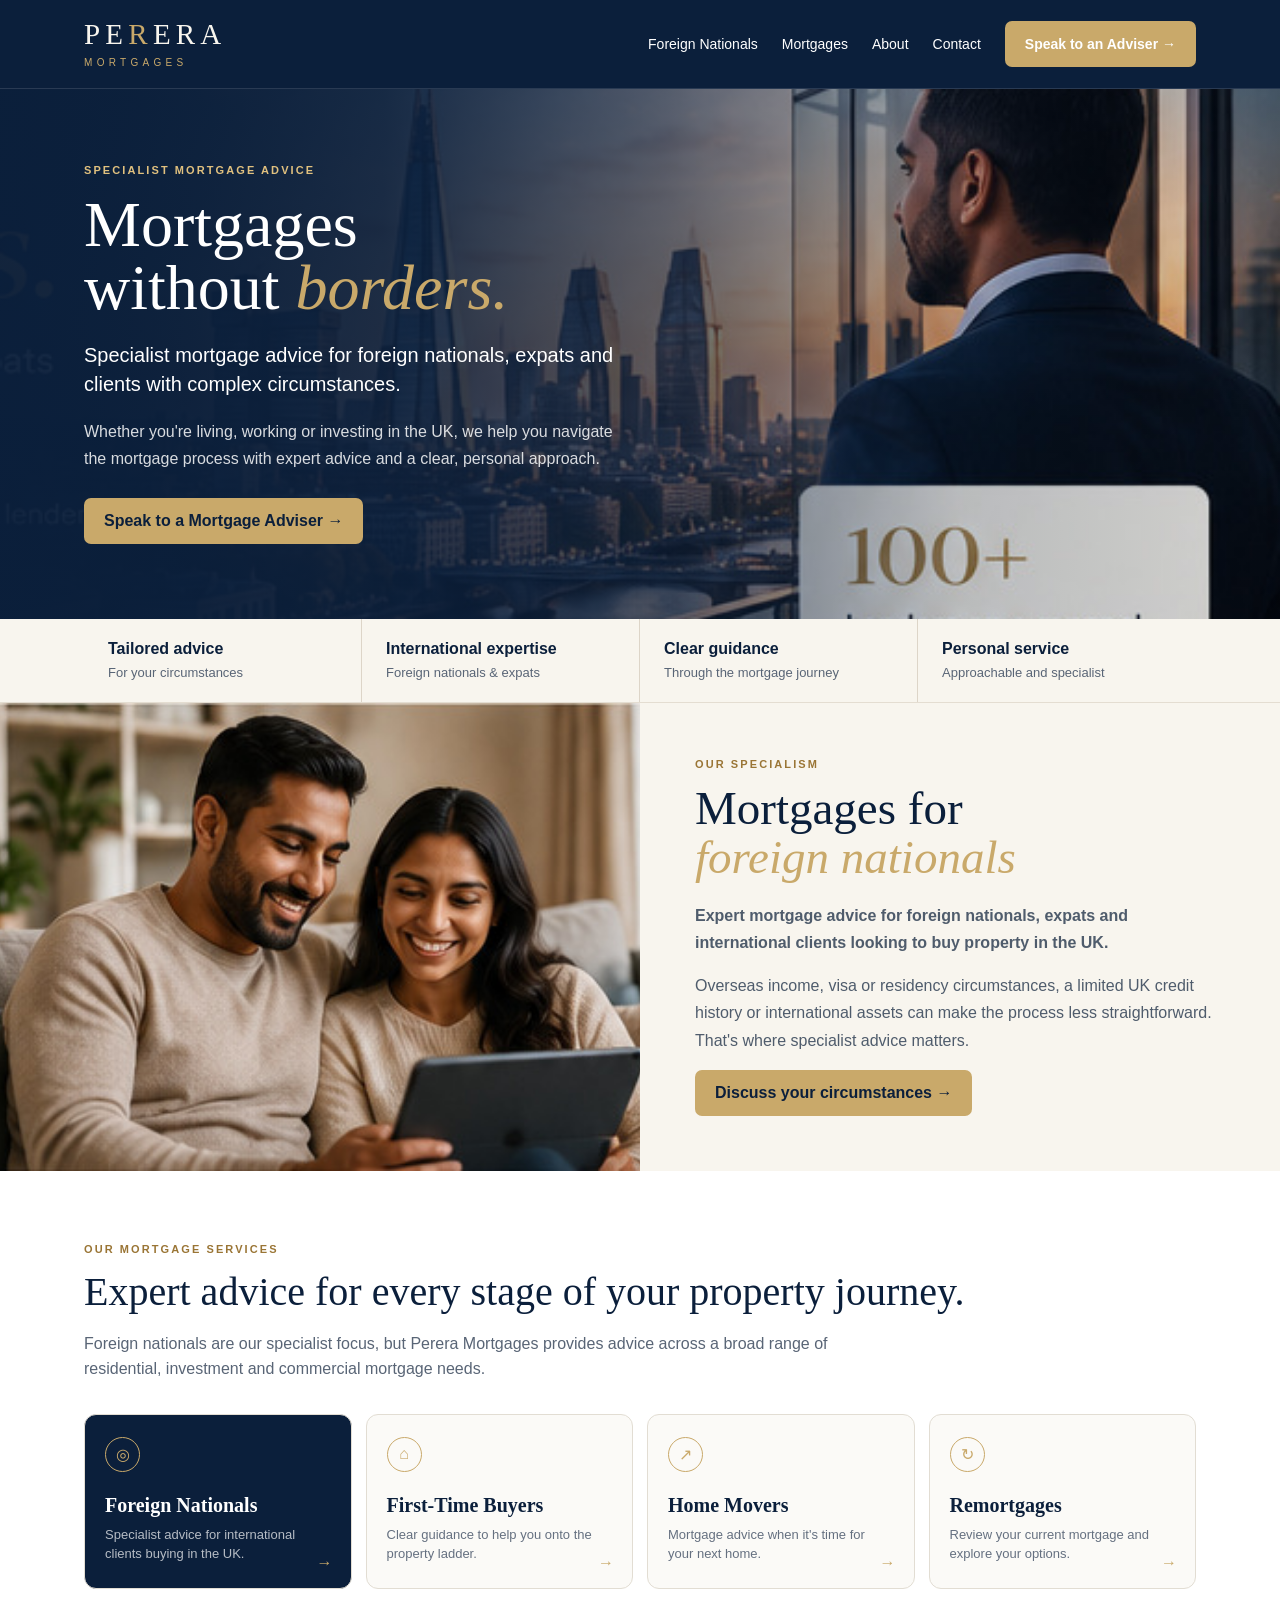
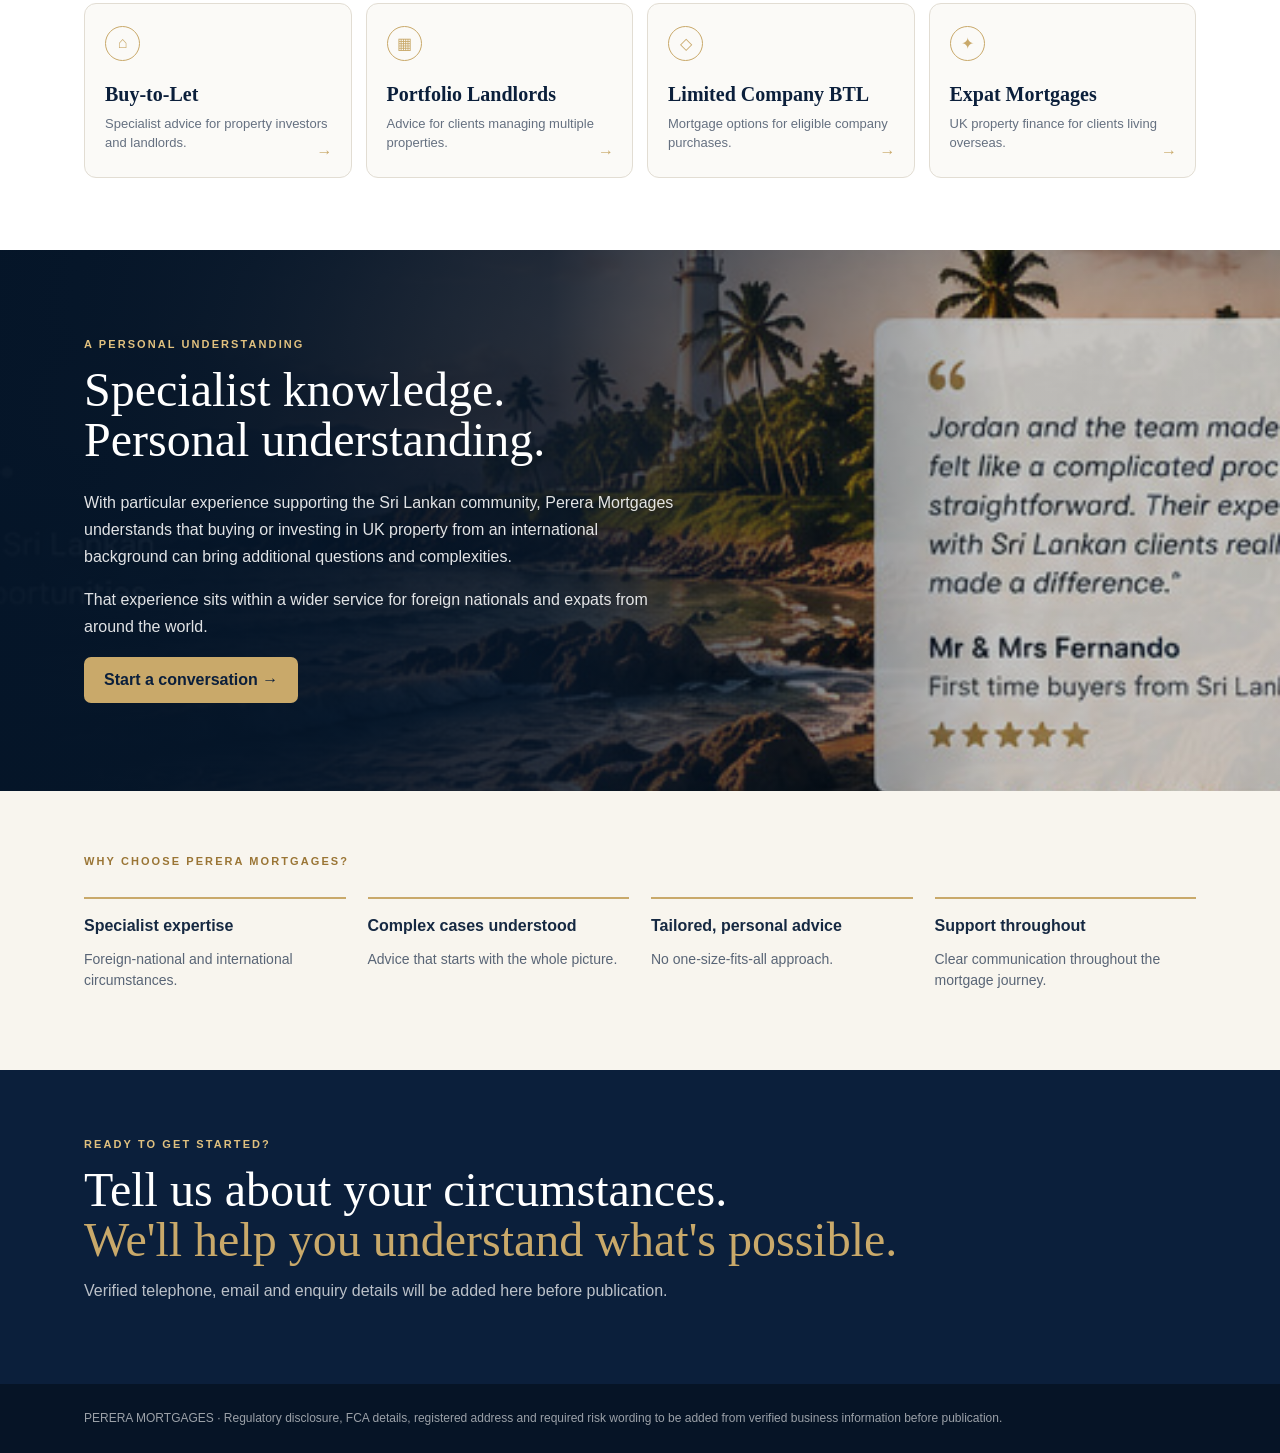
==== index.html @ 2fdb199f "Add Perera Mortgages preview homepage" ====
<!doctype html><html lang="en"><head><meta charset="utf-8"><meta name="viewport" content="width=device-width,initial-scale=1"><title>Perera Mortgages — V4</title><style>
*{box-sizing:border-box}html{scroll-behavior:smooth}body{margin:0;font-family:Arial,sans-serif;color:#162942;background:#fff} :root{--navy:#0b1f3b;--navy2:#07172c;--gold:#c9a96a;--ivory:#f8f5ee;--ink:#162942;--muted:#596576}.wrap{max-width:1160px;margin:auto;padding:0 24px}.serif,h1,h2,h3{font-family:Georgia,'Times New Roman',serif}.kicker{font-size:11px;font-weight:800;letter-spacing:.19em;text-transform:uppercase;color:#9a7535}.btn{display:inline-flex;align-items:center;min-height:46px;padding:0 20px;border-radius:7px;background:var(--gold);color:var(--navy);font-weight:800;text-decoration:none}.header{background:var(--navy);border-bottom:1px solid #ffffff1f}.head{height:88px;display:flex;align-items:center;justify-content:space-between}.logo{text-decoration:none;line-height:1}.logo-main{font-family:Georgia,serif;font-size:29px;letter-spacing:.18em;color:var(--ivory)}.logo-main i{color:var(--gold);font-style:normal}.logo-sub{margin-top:9px;color:var(--gold);font-size:10px;letter-spacing:.43em}.nav{display:flex;align-items:center;gap:24px}.nav a{color:white;text-decoration:none;font-size:14px}.hero{position:relative;overflow:hidden;background:var(--navy);color:#fff}.hero-img{position:absolute;inset:0;width:100%;height:100%;object-fit:cover;object-position:68% center}.hero:after{content:'';position:absolute;inset:0;background:linear-gradient(90deg,#0b1f3bf5 0%,#0b1f3be6 30%,#0b1f3ba3 52%,#0b1f3b40 75%,#0b1f3b24 100%)}.hero-in{position:relative;z-index:2;min-height:530px;display:flex;align-items:center}.hero-copy{max-width:610px;padding:55px 0}.hero h1{font-size:64px;line-height:.98;margin:18px 0 22px;font-weight:400}.hero h1 em{color:var(--gold);font-weight:400}.lead{font-size:20px;line-height:1.45;max-width:580px}.sub{font-size:16px;line-height:1.65;max-width:550px;color:#ffffffd6;margin-bottom:26px}.trust{background:var(--ivory);border-bottom:1px solid #e4ddd1}.trust-in{display:grid;grid-template-columns:repeat(4,1fr)}.trust-item{padding:21px 24px;border-right:1px solid #ddd5c8}.trust-item:last-child{border:0}.trust-item strong{display:block;color:var(--navy);margin-bottom:5px}.trust-item span{color:var(--muted);font-size:13px}.special{display:grid;grid-template-columns:1fr 1fr;background:var(--ivory)}.special img{width:100%;height:100%;min-height:440px;object-fit:cover}.special-copy{display:flex;align-items:center;padding:55px}.special h2{font-size:47px;line-height:1.04;color:var(--navy);font-weight:400;margin:14px 0 20px}.special h2 em{color:var(--gold);font-weight:400}.special p{color:#4f5c6c;line-height:1.7}.services{padding:72px 0}.services h2{font-size:40px;color:var(--navy);font-weight:400;margin:13px 0}.services-intro{color:var(--muted);max-width:760px;line-height:1.6}.grid{display:grid;grid-template-columns:repeat(4,1fr);gap:14px;margin-top:32px}.card{position:relative;min-height:175px;padding:22px 20px;background:#fbfaf7;border:1px solid #e2ddd3;border-radius:12px}.card.featured{background:var(--navy);color:white}.icon{width:35px;height:35px;border:1px solid var(--gold);border-radius:50%;display:grid;place-items:center;color:var(--gold);margin-bottom:22px}.card h3{font-size:20px;color:var(--navy);margin:0 0 8px}.card.featured h3{color:white}.card p{font-size:13px;line-height:1.5;color:#657080;margin:0}.card.featured p{color:#ffffffb3}.arrow{position:absolute;right:18px;bottom:16px;color:var(--gold)}.sri{position:relative;overflow:hidden;background:var(--navy2);color:white}.sri img{position:absolute;inset:0;width:100%;height:100%;object-fit:cover}.sri:after{content:'';position:absolute;inset:0;background:linear-gradient(90deg,#051528fa,#051528db 43%,#05152838 78%)}.sri-in{position:relative;z-index:2;padding-top:88px;padding-bottom:88px}.sri-copy{max-width:600px}.sri h2{font-size:48px;line-height:1.05;font-weight:400;margin:15px 0 23px}.sri p{color:#ffffffe0;line-height:1.7}.why{background:var(--ivory);padding:64px 0}.why-grid{display:grid;grid-template-columns:repeat(4,1fr);gap:22px;margin-top:30px}.why-item{border-top:2px solid var(--gold);padding-top:18px}.why-item p{font-size:14px;color:var(--muted);line-height:1.55}.cta{background:var(--navy);color:white;padding:68px 0}.cta h2{font-size:48px;line-height:1.05;font-weight:400;margin:15px 0}.cta h2 span{color:var(--gold)}.foot{background:#061426;color:#ffffff99;padding:25px 0;font-size:12px;line-height:1.6}
@media(max-width:800px){.wrap{padding:0 20px}.head{height:104px}.nav{display:none}.hero-img{object-position:72% center}.hero:after{background:linear-gradient(90deg,#0b1f3be3 0%,#0b1f3bba 52%,#0b1f3b45 100%)}.hero-in{min-height:590px}.hero-copy{max-width:94%;padding:45px 0}.hero h1{font-size:49px}.lead{font-size:19px}.sub{font-size:15px}.trust-in{grid-template-columns:1fr 1fr}.trust-item:nth-child(2){border-right:0}.special{grid-template-columns:1fr}.special img{height:290px;min-height:0}.special-copy{padding:38px 22px 44px}.special h2{font-size:42px}.services{padding:54px 0}.services h2{font-size:35px}.grid{grid-template-columns:1fr 1fr;gap:11px}.card{min-height:155px;padding:17px 15px}.card h3{font-size:17px}.card p{font-size:11.5px}.why-grid{grid-template-columns:1fr}.sri h2,.cta h2{font-size:39px}}
</style></head><body>
<header class="header"><div class="wrap head"><a class="logo"><div class="logo-main">PE<i>R</i>ERA</div><div class="logo-sub">MORTGAGES</div></a><nav class="nav"><a href="#foreign">Foreign Nationals</a><a href="#services">Mortgages</a><a href="#sri">About</a><a href="#contact">Contact</a><a class="btn" href="#contact">Speak to an Adviser →</a></nav></div></header>
<section class="hero"><img class="hero-img" src="[data-uri]" alt="London skyline"><div class="wrap hero-in"><div class="hero-copy"><div class="kicker" style="color:#e1c17f">Specialist mortgage advice</div><h1>Mortgages<br>without <em>borders.</em></h1><p class="lead">Specialist mortgage advice for foreign nationals, expats and clients with complex circumstances.</p><p class="sub">Whether you're living, working or investing in the UK, we help you navigate the mortgage process with expert advice and a clear, personal approach.</p><a class="btn" href="#contact">Speak to a Mortgage Adviser →</a></div></div></section>
<section class="trust"><div class="wrap trust-in"><div class="trust-item"><strong>Tailored advice</strong><span>For your circumstances</span></div><div class="trust-item"><strong>International expertise</strong><span>Foreign nationals & expats</span></div><div class="trust-item"><strong>Clear guidance</strong><span>Through the mortgage journey</span></div><div class="trust-item"><strong>Personal service</strong><span>Approachable and specialist</span></div></div></section>
<section id="foreign" class="special"><div><img src="[data-uri]" alt="Couple at home"></div><div class="special-copy"><div><div class="kicker">Our specialism</div><h2>Mortgages for<br><em>foreign nationals</em></h2><p><strong>Expert mortgage advice for foreign nationals, expats and international clients looking to buy property in the UK.</strong></p><p>Overseas income, visa or residency circumstances, a limited UK credit history or international assets can make the process less straightforward. That's where specialist advice matters.</p><a class="btn" href="#contact">Discuss your circumstances →</a></div></div></section>
<section id="services" class="services"><div class="wrap"><div class="kicker">Our mortgage services</div><h2>Expert advice for every stage of your property journey.</h2><p class="services-intro">Foreign nationals are our specialist focus, but Perera Mortgages provides advice across a broad range of residential, investment and commercial mortgage needs.</p><div class="grid">
<div class="card featured"><div class="icon">◎</div><h3>Foreign Nationals</h3><p>Specialist advice for international clients buying in the UK.</p><span class="arrow">→</span></div><div class="card"><div class="icon">⌂</div><h3>First-Time Buyers</h3><p>Clear guidance to help you onto the property ladder.</p><span class="arrow">→</span></div><div class="card"><div class="icon">↗</div><h3>Home Movers</h3><p>Mortgage advice when it's time for your next home.</p><span class="arrow">→</span></div><div class="card"><div class="icon">↻</div><h3>Remortgages</h3><p>Review your current mortgage and explore your options.</p><span class="arrow">→</span></div><div class="card"><div class="icon">⌂</div><h3>Buy-to-Let</h3><p>Specialist advice for property investors and landlords.</p><span class="arrow">→</span></div><div class="card"><div class="icon">▦</div><h3>Portfolio Landlords</h3><p>Advice for clients managing multiple properties.</p><span class="arrow">→</span></div><div class="card"><div class="icon">◇</div><h3>Limited Company BTL</h3><p>Mortgage options for eligible company purchases.</p><span class="arrow">→</span></div><div class="card"><div class="icon">✦</div><h3>Expat Mortgages</h3><p>UK property finance for clients living overseas.</p><span class="arrow">→</span></div></div></div></section>
<section id="sri" class="sri"><img src="[data-uri]" alt="Sri Lankan coastline"><div class="wrap sri-in"><div class="sri-copy"><div class="kicker" style="color:#e1c17f">A personal understanding</div><h2>Specialist knowledge.<br>Personal understanding.</h2><p>With particular experience supporting the Sri Lankan community, Perera Mortgages understands that buying or investing in UK property from an international background can bring additional questions and complexities.</p><p>That experience sits within a wider service for foreign nationals and expats from around the world.</p><a class="btn" href="#contact">Start a conversation →</a></div></div></section>
<section class="why"><div class="wrap"><div class="kicker">Why choose Perera Mortgages?</div><div class="why-grid"><div class="why-item"><strong>Specialist expertise</strong><p>Foreign-national and international circumstances.</p></div><div class="why-item"><strong>Complex cases understood</strong><p>Advice that starts with the whole picture.</p></div><div class="why-item"><strong>Tailored, personal advice</strong><p>No one-size-fits-all approach.</p></div><div class="why-item"><strong>Support throughout</strong><p>Clear communication throughout the mortgage journey.</p></div></div></div></section>
<section id="contact" class="cta"><div class="wrap"><div class="kicker" style="color:#e1c17f">Ready to get started?</div><h2>Tell us about your circumstances.<br><span>We'll help you understand what's possible.</span></h2><p style="color:#ffffffb8">Verified telephone, email and enquiry details will be added here before publication.</p></div></section><footer class="foot"><div class="wrap">PERERA MORTGAGES · Regulatory disclosure, FCA details, registered address and required risk wording to be added from verified business information before publication.</div></footer>
</body></html>
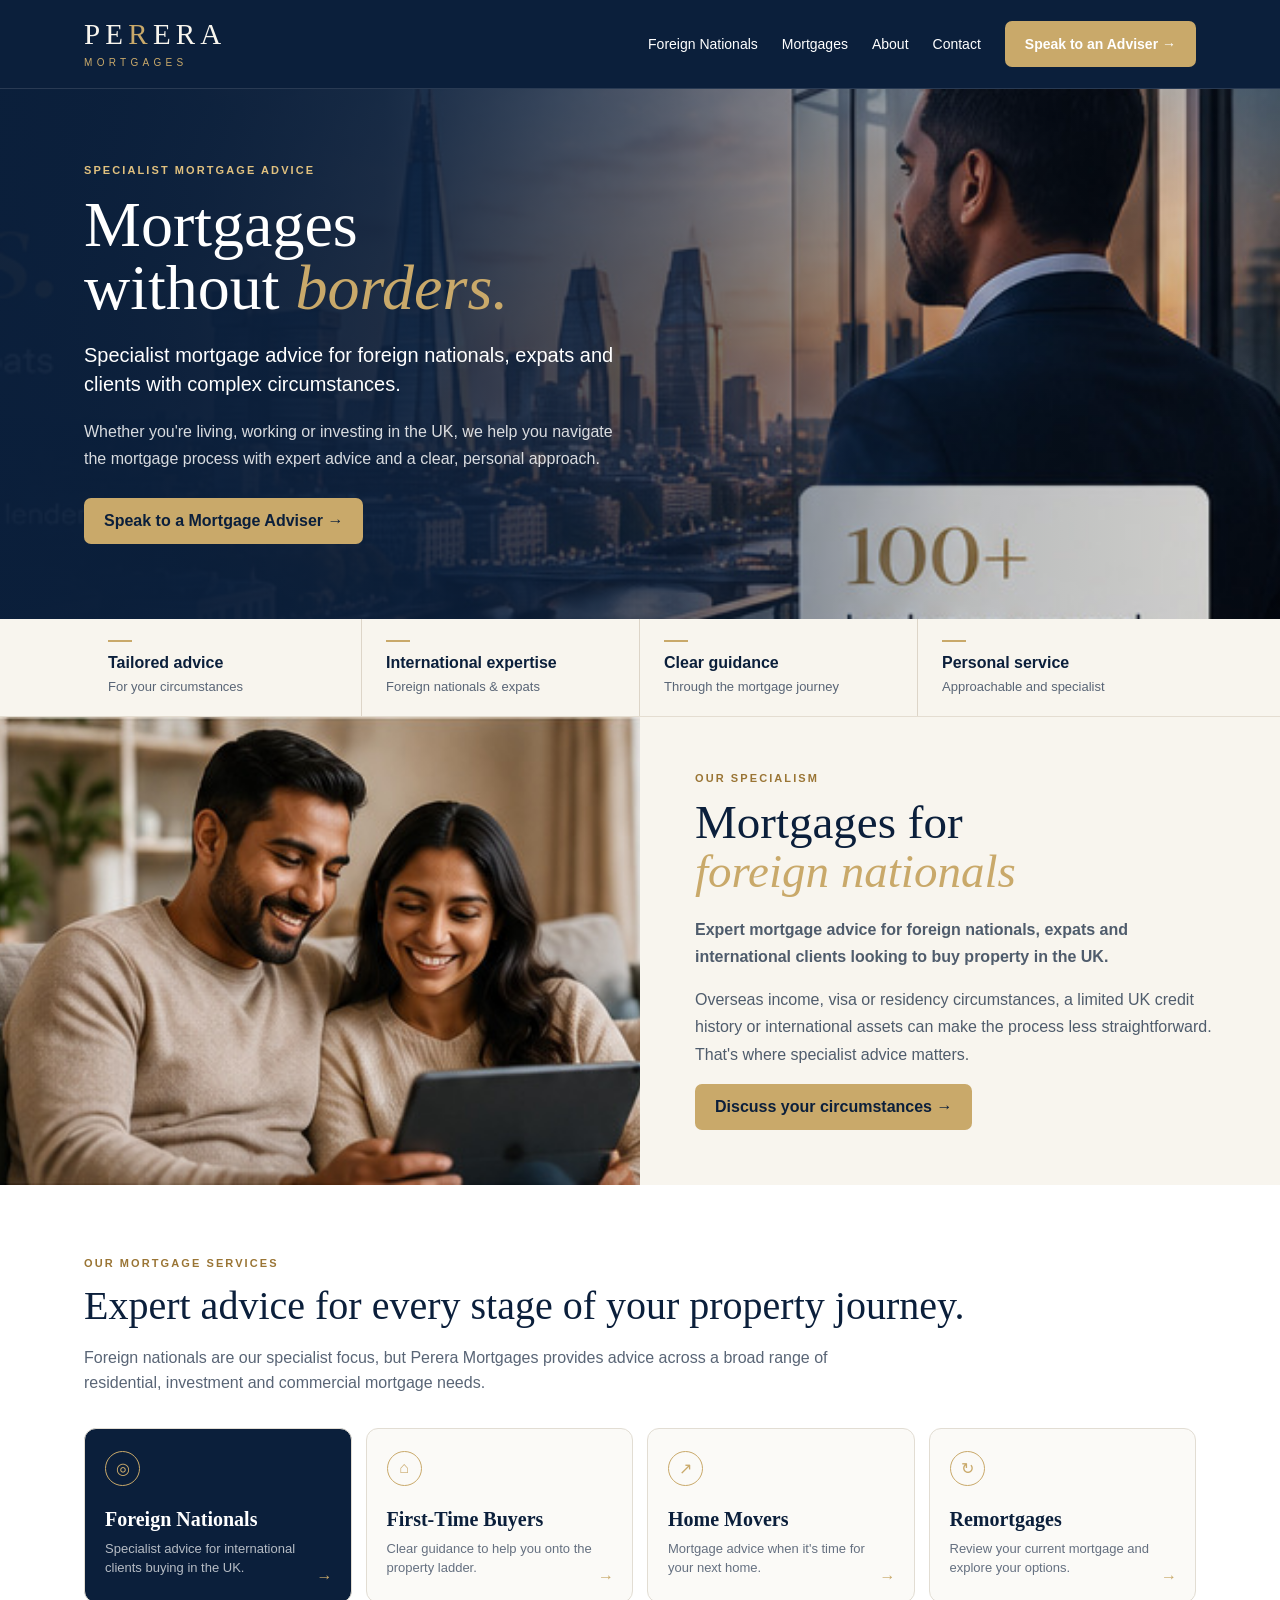
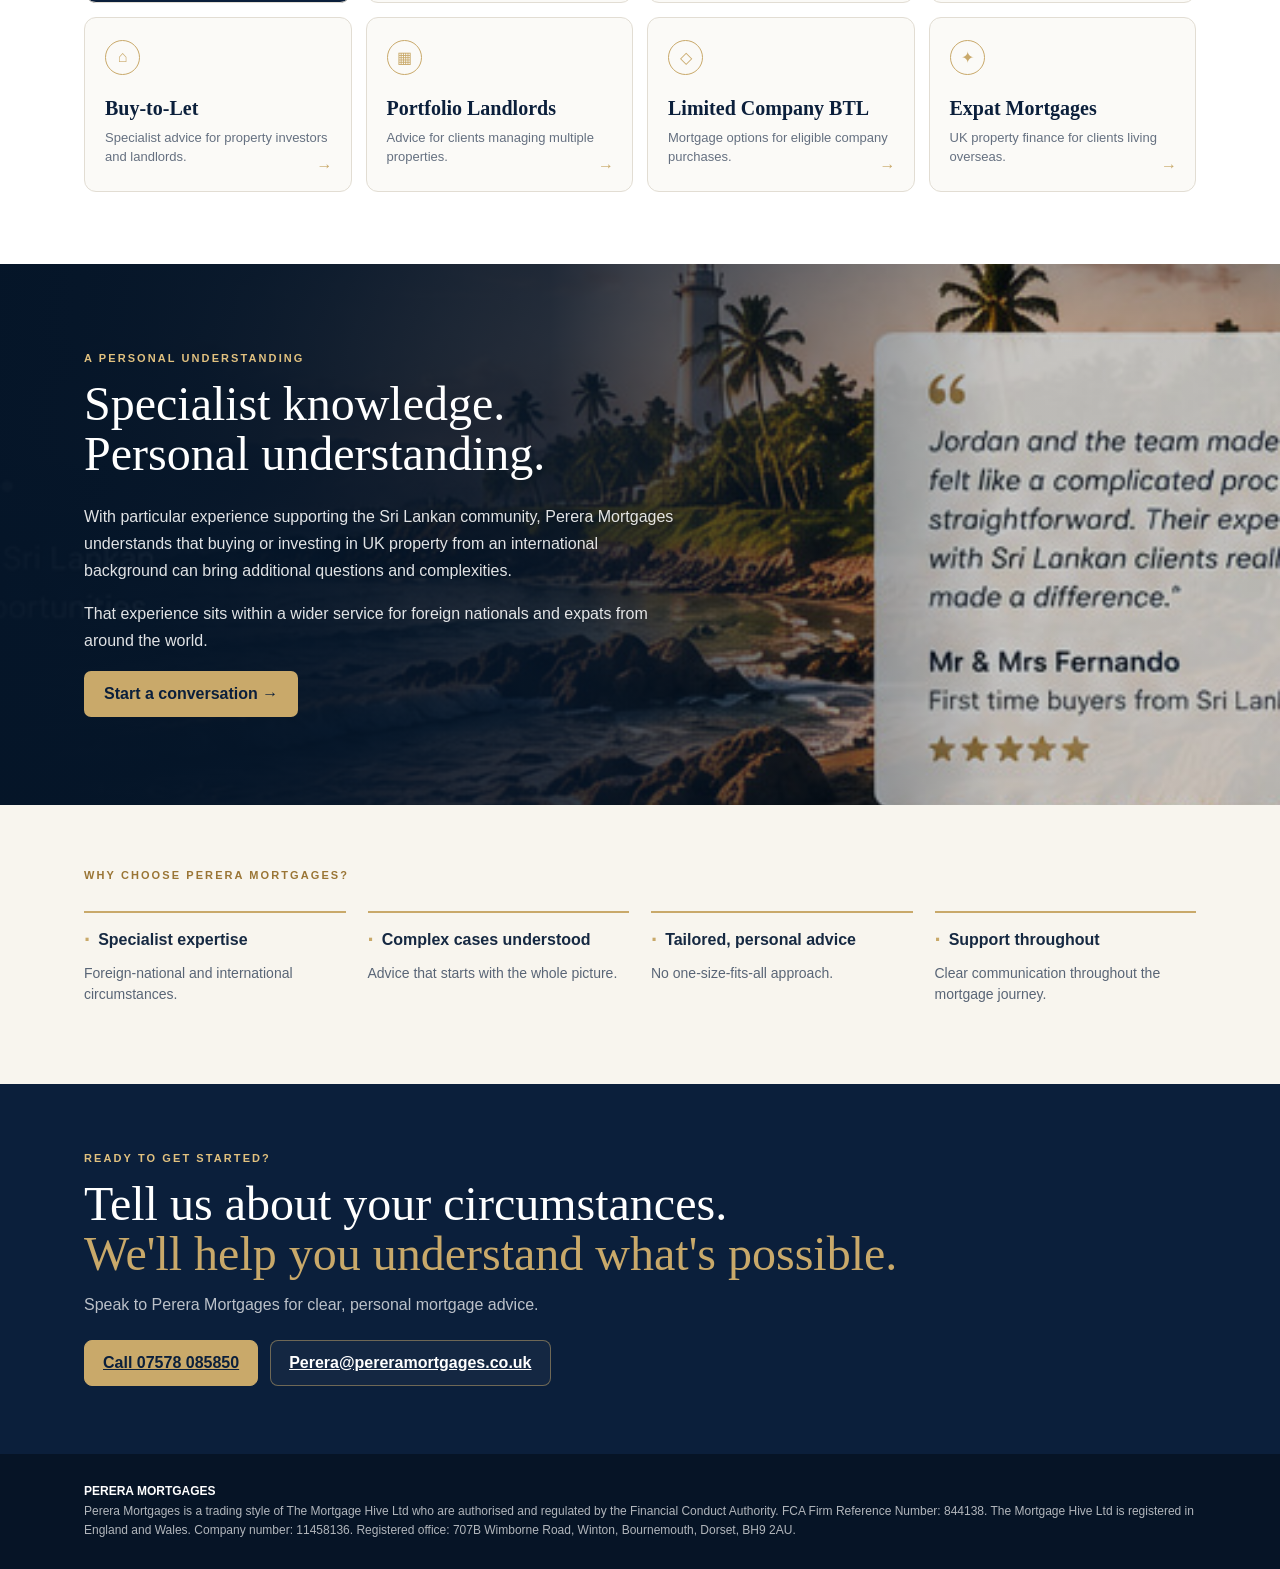
==== commit 1741e14d: "Add verified contact and regulatory details and final homepage polish" ====
--- a/index.html
+++ b/index.html
@@ -1,6 +1,6 @@
 <!doctype html><html lang="en"><head><meta charset="utf-8"><meta name="viewport" content="width=device-width,initial-scale=1"><title>Perera Mortgages — V4</title><style>
-*{box-sizing:border-box}html{scroll-behavior:smooth}body{margin:0;font-family:Arial,sans-serif;color:#162942;background:#fff} :root{--navy:#0b1f3b;--navy2:#07172c;--gold:#c9a96a;--ivory:#f8f5ee;--ink:#162942;--muted:#596576}.wrap{max-width:1160px;margin:auto;padding:0 24px}.serif,h1,h2,h3{font-family:Georgia,'Times New Roman',serif}.kicker{font-size:11px;font-weight:800;letter-spacing:.19em;text-transform:uppercase;color:#9a7535}.btn{display:inline-flex;align-items:center;min-height:46px;padding:0 20px;border-radius:7px;background:var(--gold);color:var(--navy);font-weight:800;text-decoration:none}.header{background:var(--navy);border-bottom:1px solid #ffffff1f}.head{height:88px;display:flex;align-items:center;justify-content:space-between}.logo{text-decoration:none;line-height:1}.logo-main{font-family:Georgia,serif;font-size:29px;letter-spacing:.18em;color:var(--ivory)}.logo-main i{color:var(--gold);font-style:normal}.logo-sub{margin-top:9px;color:var(--gold);font-size:10px;letter-spacing:.43em}.nav{display:flex;align-items:center;gap:24px}.nav a{color:white;text-decoration:none;font-size:14px}.hero{position:relative;overflow:hidden;background:var(--navy);color:#fff}.hero-img{position:absolute;inset:0;width:100%;height:100%;object-fit:cover;object-position:68% center}.hero:after{content:'';position:absolute;inset:0;background:linear-gradient(90deg,#0b1f3bf5 0%,#0b1f3be6 30%,#0b1f3ba3 52%,#0b1f3b40 75%,#0b1f3b24 100%)}.hero-in{position:relative;z-index:2;min-height:530px;display:flex;align-items:center}.hero-copy{max-width:610px;padding:55px 0}.hero h1{font-size:64px;line-height:.98;margin:18px 0 22px;font-weight:400}.hero h1 em{color:var(--gold);font-weight:400}.lead{font-size:20px;line-height:1.45;max-width:580px}.sub{font-size:16px;line-height:1.65;max-width:550px;color:#ffffffd6;margin-bottom:26px}.trust{background:var(--ivory);border-bottom:1px solid #e4ddd1}.trust-in{display:grid;grid-template-columns:repeat(4,1fr)}.trust-item{padding:21px 24px;border-right:1px solid #ddd5c8}.trust-item:last-child{border:0}.trust-item strong{display:block;color:var(--navy);margin-bottom:5px}.trust-item span{color:var(--muted);font-size:13px}.special{display:grid;grid-template-columns:1fr 1fr;background:var(--ivory)}.special img{width:100%;height:100%;min-height:440px;object-fit:cover}.special-copy{display:flex;align-items:center;padding:55px}.special h2{font-size:47px;line-height:1.04;color:var(--navy);font-weight:400;margin:14px 0 20px}.special h2 em{color:var(--gold);font-weight:400}.special p{color:#4f5c6c;line-height:1.7}.services{padding:72px 0}.services h2{font-size:40px;color:var(--navy);font-weight:400;margin:13px 0}.services-intro{color:var(--muted);max-width:760px;line-height:1.6}.grid{display:grid;grid-template-columns:repeat(4,1fr);gap:14px;margin-top:32px}.card{position:relative;min-height:175px;padding:22px 20px;background:#fbfaf7;border:1px solid #e2ddd3;border-radius:12px}.card.featured{background:var(--navy);color:white}.icon{width:35px;height:35px;border:1px solid var(--gold);border-radius:50%;display:grid;place-items:center;color:var(--gold);margin-bottom:22px}.card h3{font-size:20px;color:var(--navy);margin:0 0 8px}.card.featured h3{color:white}.card p{font-size:13px;line-height:1.5;color:#657080;margin:0}.card.featured p{color:#ffffffb3}.arrow{position:absolute;right:18px;bottom:16px;color:var(--gold)}.sri{position:relative;overflow:hidden;background:var(--navy2);color:white}.sri img{position:absolute;inset:0;width:100%;height:100%;object-fit:cover}.sri:after{content:'';position:absolute;inset:0;background:linear-gradient(90deg,#051528fa,#051528db 43%,#05152838 78%)}.sri-in{position:relative;z-index:2;padding-top:88px;padding-bottom:88px}.sri-copy{max-width:600px}.sri h2{font-size:48px;line-height:1.05;font-weight:400;margin:15px 0 23px}.sri p{color:#ffffffe0;line-height:1.7}.why{background:var(--ivory);padding:64px 0}.why-grid{display:grid;grid-template-columns:repeat(4,1fr);gap:22px;margin-top:30px}.why-item{border-top:2px solid var(--gold);padding-top:18px}.why-item p{font-size:14px;color:var(--muted);line-height:1.55}.cta{background:var(--navy);color:white;padding:68px 0}.cta h2{font-size:48px;line-height:1.05;font-weight:400;margin:15px 0}.cta h2 span{color:var(--gold)}.foot{background:#061426;color:#ffffff99;padding:25px 0;font-size:12px;line-height:1.6}
-@media(max-width:800px){.wrap{padding:0 20px}.head{height:104px}.nav{display:none}.hero-img{object-position:72% center}.hero:after{background:linear-gradient(90deg,#0b1f3be3 0%,#0b1f3bba 52%,#0b1f3b45 100%)}.hero-in{min-height:590px}.hero-copy{max-width:94%;padding:45px 0}.hero h1{font-size:49px}.lead{font-size:19px}.sub{font-size:15px}.trust-in{grid-template-columns:1fr 1fr}.trust-item:nth-child(2){border-right:0}.special{grid-template-columns:1fr}.special img{height:290px;min-height:0}.special-copy{padding:38px 22px 44px}.special h2{font-size:42px}.services{padding:54px 0}.services h2{font-size:35px}.grid{grid-template-columns:1fr 1fr;gap:11px}.card{min-height:155px;padding:17px 15px}.card h3{font-size:17px}.card p{font-size:11.5px}.why-grid{grid-template-columns:1fr}.sri h2,.cta h2{font-size:39px}}
+*{box-sizing:border-box}html{scroll-behavior:smooth}body{margin:0;font-family:Arial,sans-serif;color:#162942;background:#fff} :root{--navy:#0b1f3b;--navy2:#07172c;--gold:#c9a96a;--ivory:#f8f5ee;--ink:#162942;--muted:#596576}.wrap{max-width:1160px;margin:auto;padding:0 24px}.serif,h1,h2,h3{font-family:Georgia,'Times New Roman',serif}.kicker{font-size:11px;font-weight:800;letter-spacing:.19em;text-transform:uppercase;color:#9a7535}.btn{display:inline-flex;align-items:center;min-height:46px;padding:0 20px;border-radius:7px;background:var(--gold);color:var(--navy);font-weight:800;text-decoration:none}.header{background:var(--navy);border-bottom:1px solid #ffffff1f}.head{height:88px;display:flex;align-items:center;justify-content:space-between}.logo{text-decoration:none;line-height:1}.logo-main{font-family:Georgia,serif;font-size:29px;letter-spacing:.18em;color:var(--ivory)}.logo-main i{color:var(--gold);font-style:normal}.logo-sub{margin-top:9px;color:var(--gold);font-size:10px;letter-spacing:.43em}.nav{display:flex;align-items:center;gap:24px}.nav a{color:white;text-decoration:none;font-size:14px}.hero{position:relative;overflow:hidden;background:var(--navy);color:#fff}.hero-img{position:absolute;inset:0;width:100%;height:100%;object-fit:cover;object-position:68% center}.hero:after{content:'';position:absolute;inset:0;background:linear-gradient(90deg,#0b1f3bf5 0%,#0b1f3be6 30%,#0b1f3ba3 52%,#0b1f3b40 75%,#0b1f3b24 100%)}.hero-in{position:relative;z-index:2;min-height:530px;display:flex;align-items:center}.hero-copy{max-width:610px;padding:55px 0}.hero h1{font-size:64px;line-height:.98;margin:18px 0 22px;font-weight:400}.hero h1 em{color:var(--gold);font-weight:400}.lead{font-size:20px;line-height:1.45;max-width:580px}.sub{font-size:16px;line-height:1.65;max-width:550px;color:#ffffffd6;margin-bottom:26px}.trust{background:var(--ivory);border-bottom:1px solid #e4ddd1}.trust-in{display:grid;grid-template-columns:repeat(4,1fr)}.trust-item{position:relative;padding:21px 24px;border-right:1px solid #ddd5c8}.trust-item:before{content:'';display:block;width:24px;height:2px;background:var(--gold);margin-bottom:12px}.trust-item:last-child{border-right:0}.trust-item strong{display:block;color:var(--navy);margin-bottom:5px}.trust-item span{color:var(--muted);font-size:13px}.special{display:grid;grid-template-columns:1fr 1fr;background:var(--ivory)}.special img{width:100%;height:100%;min-height:440px;object-fit:cover}.special-copy{display:flex;align-items:center;padding:55px}.special h2{font-size:47px;line-height:1.04;color:var(--navy);font-weight:400;margin:14px 0 20px}.special h2 em{color:var(--gold);font-weight:400}.special p{color:#4f5c6c;line-height:1.7}.services{padding:72px 0}.services h2{font-size:40px;color:var(--navy);font-weight:400;margin:13px 0}.services-intro{color:var(--muted);max-width:760px;line-height:1.6}.grid{display:grid;grid-template-columns:repeat(4,1fr);gap:14px;margin-top:32px}.card{position:relative;min-height:175px;padding:22px 20px;background:#fbfaf7;border:1px solid #e2ddd3;border-radius:12px}.card.featured{background:var(--navy);color:white}.icon{width:35px;height:35px;border:1px solid var(--gold);border-radius:50%;display:grid;place-items:center;color:var(--gold);margin-bottom:22px}.card h3{font-size:20px;color:var(--navy);margin:0 0 8px}.card.featured h3{color:white}.card p{font-size:13px;line-height:1.5;color:#657080;margin:0}.card.featured p{color:#ffffffb3}.arrow{position:absolute;right:18px;bottom:16px;color:var(--gold)}.sri{position:relative;overflow:hidden;background:var(--navy2);color:white}.sri img{position:absolute;inset:0;width:100%;height:100%;object-fit:cover}.sri:after{content:'';position:absolute;inset:0;background:linear-gradient(90deg,#051528fa,#051528db 43%,#05152838 78%)}.sri-in{position:relative;z-index:2;padding-top:88px;padding-bottom:88px}.sri-copy{max-width:600px}.sri h2{font-size:48px;line-height:1.05;font-weight:400;margin:15px 0 23px}.sri p{color:#ffffffe0;line-height:1.7}.why{background:var(--ivory);padding:64px 0}.why-grid{display:grid;grid-template-columns:repeat(4,1fr);gap:22px;margin-top:30px}.why-item{border-top:2px solid var(--gold);padding-top:18px}.why-item strong:before{content:'·';color:var(--gold);font-size:22px;line-height:0;margin-right:8px;vertical-align:-2px}.why-item p{font-size:14px;color:var(--muted);line-height:1.55}.cta{background:var(--navy);color:white;padding:68px 0}.contact-links{display:flex;flex-wrap:wrap;gap:12px;margin-top:26px}.contact-link{display:inline-flex;align-items:center;padding:13px 18px;border:1px solid #c9a96a80;border-radius:8px;color:white;font-weight:700;background:#ffffff0a}.contact-link:hover{background:#ffffff12}.contact-link.primary{background:var(--gold);color:var(--navy);border-color:var(--gold)}.cta h2{font-size:48px;line-height:1.05;font-weight:400;margin:15px 0}.cta h2 span{color:var(--gold)}.foot{background:#061426;color:#ffffffb0;padding:28px 0;font-size:12px;line-height:1.65}.foot strong{color:white;font-weight:700}.foot a{color:#e1c17f}
+@media(max-width:800px){.wrap{padding:0 20px}.sri-in{padding-top:54px;padding-bottom:54px}.sri-copy{max-width:none}.sri h2{font-size:34px;line-height:1.02;margin:12px 0 15px}.sri p{font-size:15px;line-height:1.55;margin:0 0 16px}.sri .btn{margin-top:4px}.head{height:104px}.nav{display:none}.hero-img{object-position:72% center}.hero:after{background:linear-gradient(90deg,#0b1f3be3 0%,#0b1f3bba 52%,#0b1f3b45 100%)}.hero-in{min-height:590px}.hero-copy{max-width:94%;padding:45px 0}.hero h1{font-size:49px}.lead{font-size:19px}.sub{font-size:15px}.trust-in{grid-template-columns:1fr 1fr}.trust-item:nth-child(2){border-right:0}.special{grid-template-columns:1fr}.special img{height:290px;min-height:0}.special-copy{padding:38px 22px 44px}.special h2{font-size:42px}.services{padding:54px 0}.services h2{font-size:35px}.grid{grid-template-columns:1fr 1fr;gap:11px}.card{min-height:155px;padding:17px 15px}.card h3{font-size:17px}.card p{font-size:11.5px}.why-grid{grid-template-columns:1fr}.sri h2,.cta h2{font-size:39px}}
 </style></head><body>
 <header class="header"><div class="wrap head"><a class="logo"><div class="logo-main">PE<i>R</i>ERA</div><div class="logo-sub">MORTGAGES</div></a><nav class="nav"><a href="#foreign">Foreign Nationals</a><a href="#services">Mortgages</a><a href="#sri">About</a><a href="#contact">Contact</a><a class="btn" href="#contact">Speak to an Adviser →</a></nav></div></header>
 <section class="hero"><img class="hero-img" src="[data-uri]" alt="London skyline"><div class="wrap hero-in"><div class="hero-copy"><div class="kicker" style="color:#e1c17f">Specialist mortgage advice</div><h1>Mortgages<br>without <em>borders.</em></h1><p class="lead">Specialist mortgage advice for foreign nationals, expats and clients with complex circumstances.</p><p class="sub">Whether you're living, working or investing in the UK, we help you navigate the mortgage process with expert advice and a clear, personal approach.</p><a class="btn" href="#contact">Speak to a Mortgage Adviser →</a></div></div></section>
@@ -10,5 +10,5 @@
 <div class="card featured"><div class="icon">◎</div><h3>Foreign Nationals</h3><p>Specialist advice for international clients buying in the UK.</p><span class="arrow">→</span></div><div class="card"><div class="icon">⌂</div><h3>First-Time Buyers</h3><p>Clear guidance to help you onto the property ladder.</p><span class="arrow">→</span></div><div class="card"><div class="icon">↗</div><h3>Home Movers</h3><p>Mortgage advice when it's time for your next home.</p><span class="arrow">→</span></div><div class="card"><div class="icon">↻</div><h3>Remortgages</h3><p>Review your current mortgage and explore your options.</p><span class="arrow">→</span></div><div class="card"><div class="icon">⌂</div><h3>Buy-to-Let</h3><p>Specialist advice for property investors and landlords.</p><span class="arrow">→</span></div><div class="card"><div class="icon">▦</div><h3>Portfolio Landlords</h3><p>Advice for clients managing multiple properties.</p><span class="arrow">→</span></div><div class="card"><div class="icon">◇</div><h3>Limited Company BTL</h3><p>Mortgage options for eligible company purchases.</p><span class="arrow">→</span></div><div class="card"><div class="icon">✦</div><h3>Expat Mortgages</h3><p>UK property finance for clients living overseas.</p><span class="arrow">→</span></div></div></div></section>
 <section id="sri" class="sri"><img src="[data-uri]" alt="Sri Lankan coastline"><div class="wrap sri-in"><div class="sri-copy"><div class="kicker" style="color:#e1c17f">A personal understanding</div><h2>Specialist knowledge.<br>Personal understanding.</h2><p>With particular experience supporting the Sri Lankan community, Perera Mortgages understands that buying or investing in UK property from an international background can bring additional questions and complexities.</p><p>That experience sits within a wider service for foreign nationals and expats from around the world.</p><a class="btn" href="#contact">Start a conversation →</a></div></div></section>
 <section class="why"><div class="wrap"><div class="kicker">Why choose Perera Mortgages?</div><div class="why-grid"><div class="why-item"><strong>Specialist expertise</strong><p>Foreign-national and international circumstances.</p></div><div class="why-item"><strong>Complex cases understood</strong><p>Advice that starts with the whole picture.</p></div><div class="why-item"><strong>Tailored, personal advice</strong><p>No one-size-fits-all approach.</p></div><div class="why-item"><strong>Support throughout</strong><p>Clear communication throughout the mortgage journey.</p></div></div></div></section>
-<section id="contact" class="cta"><div class="wrap"><div class="kicker" style="color:#e1c17f">Ready to get started?</div><h2>Tell us about your circumstances.<br><span>We'll help you understand what's possible.</span></h2><p style="color:#ffffffb8">Verified telephone, email and enquiry details will be added here before publication.</p></div></section><footer class="foot"><div class="wrap">PERERA MORTGAGES · Regulatory disclosure, FCA details, registered address and required risk wording to be added from verified business information before publication.</div></footer>
+<section id="contact" class="cta"><div class="wrap"><div class="kicker" style="color:#e1c17f">Ready to get started?</div><h2>Tell us about your circumstances.<br><span>We'll help you understand what's possible.</span></h2><p style="color:#ffffffb8">Speak to Perera Mortgages for clear, personal mortgage advice.</p><div class="contact-links"><a class="contact-link primary" href="tel:+447578085850">Call 07578 085850</a><a class="contact-link" href="mailto:Perera@pereramortgages.co.uk">Perera@pereramortgages.co.uk</a></div></div></section><footer class="foot"><div class="wrap"><strong>PERERA MORTGAGES</strong><br>Perera Mortgages is a trading style of The Mortgage Hive Ltd who are authorised and regulated by the Financial Conduct Authority. FCA Firm Reference Number: 844138. The Mortgage Hive Ltd is registered in England and Wales. Company number: 11458136. Registered office: 707B Wimborne Road, Winton, Bournemouth, Dorset, BH9 2AU.</div></footer>
 </body></html>
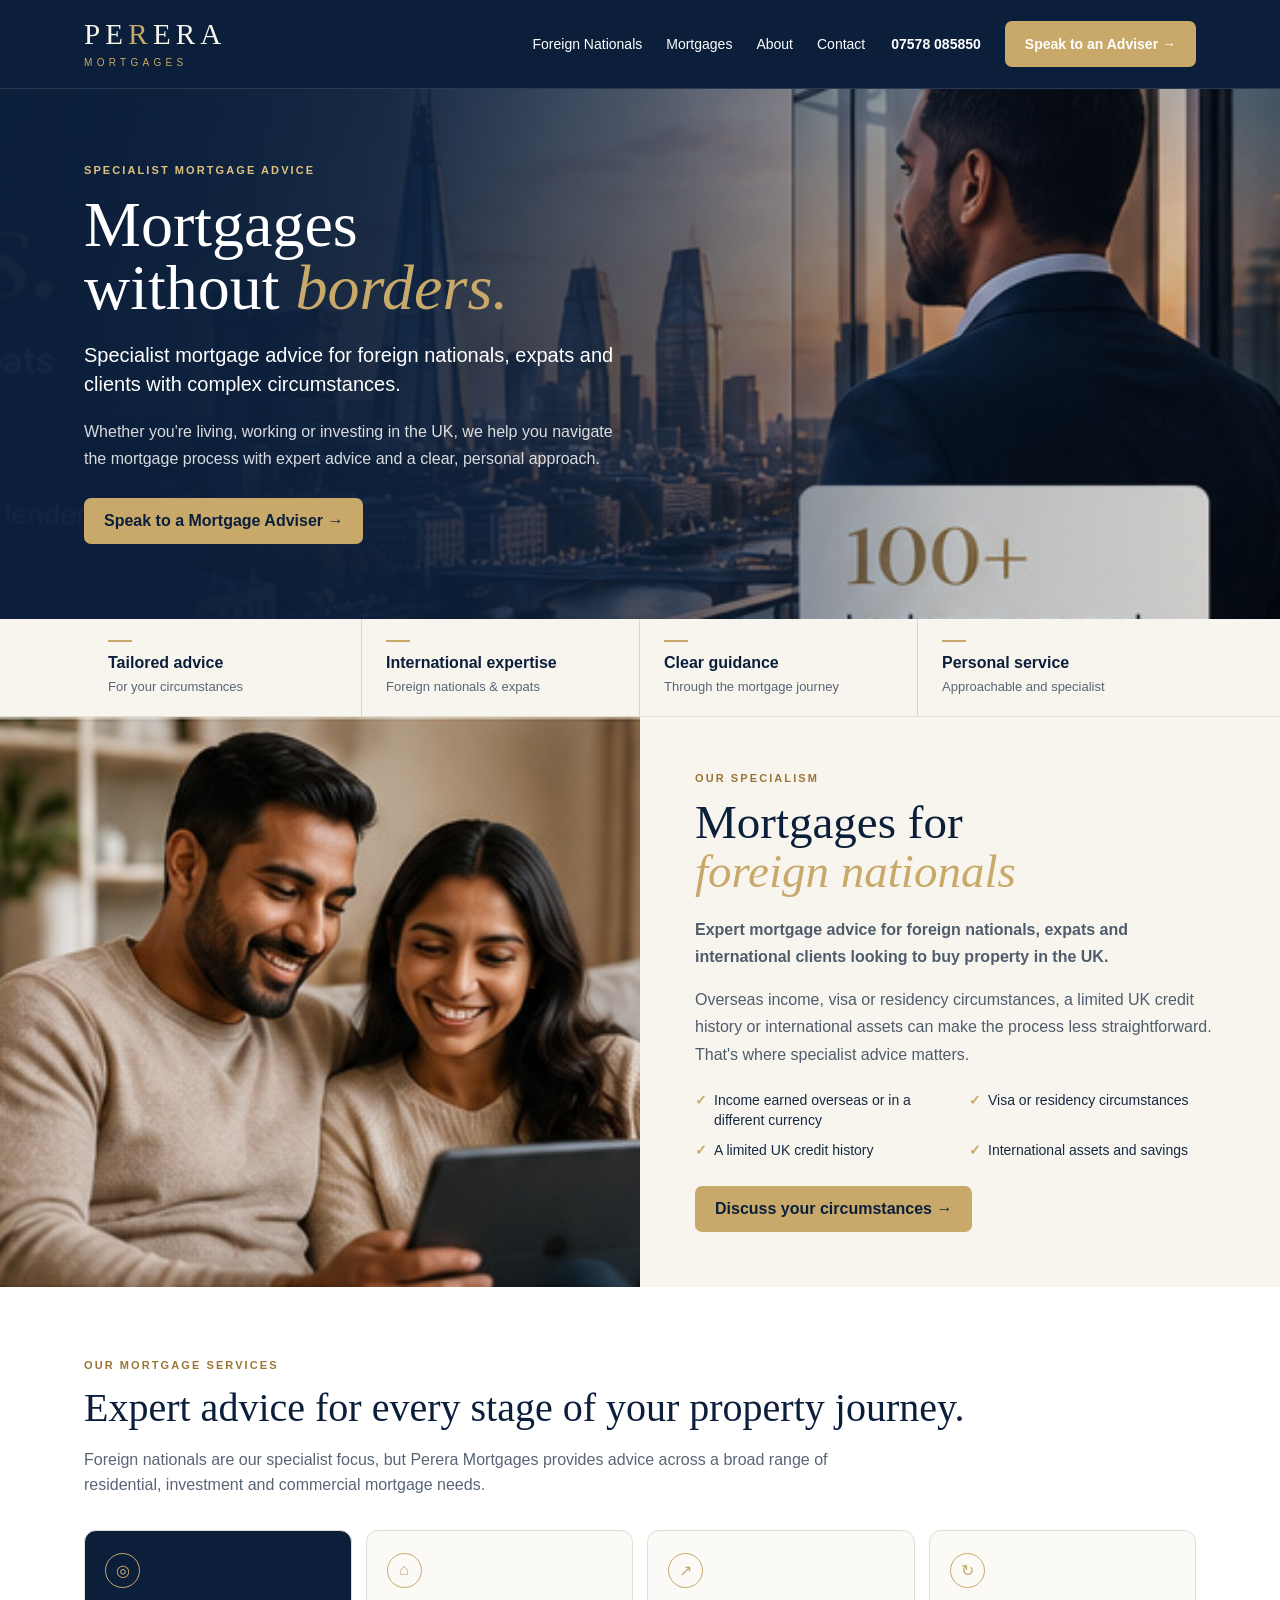
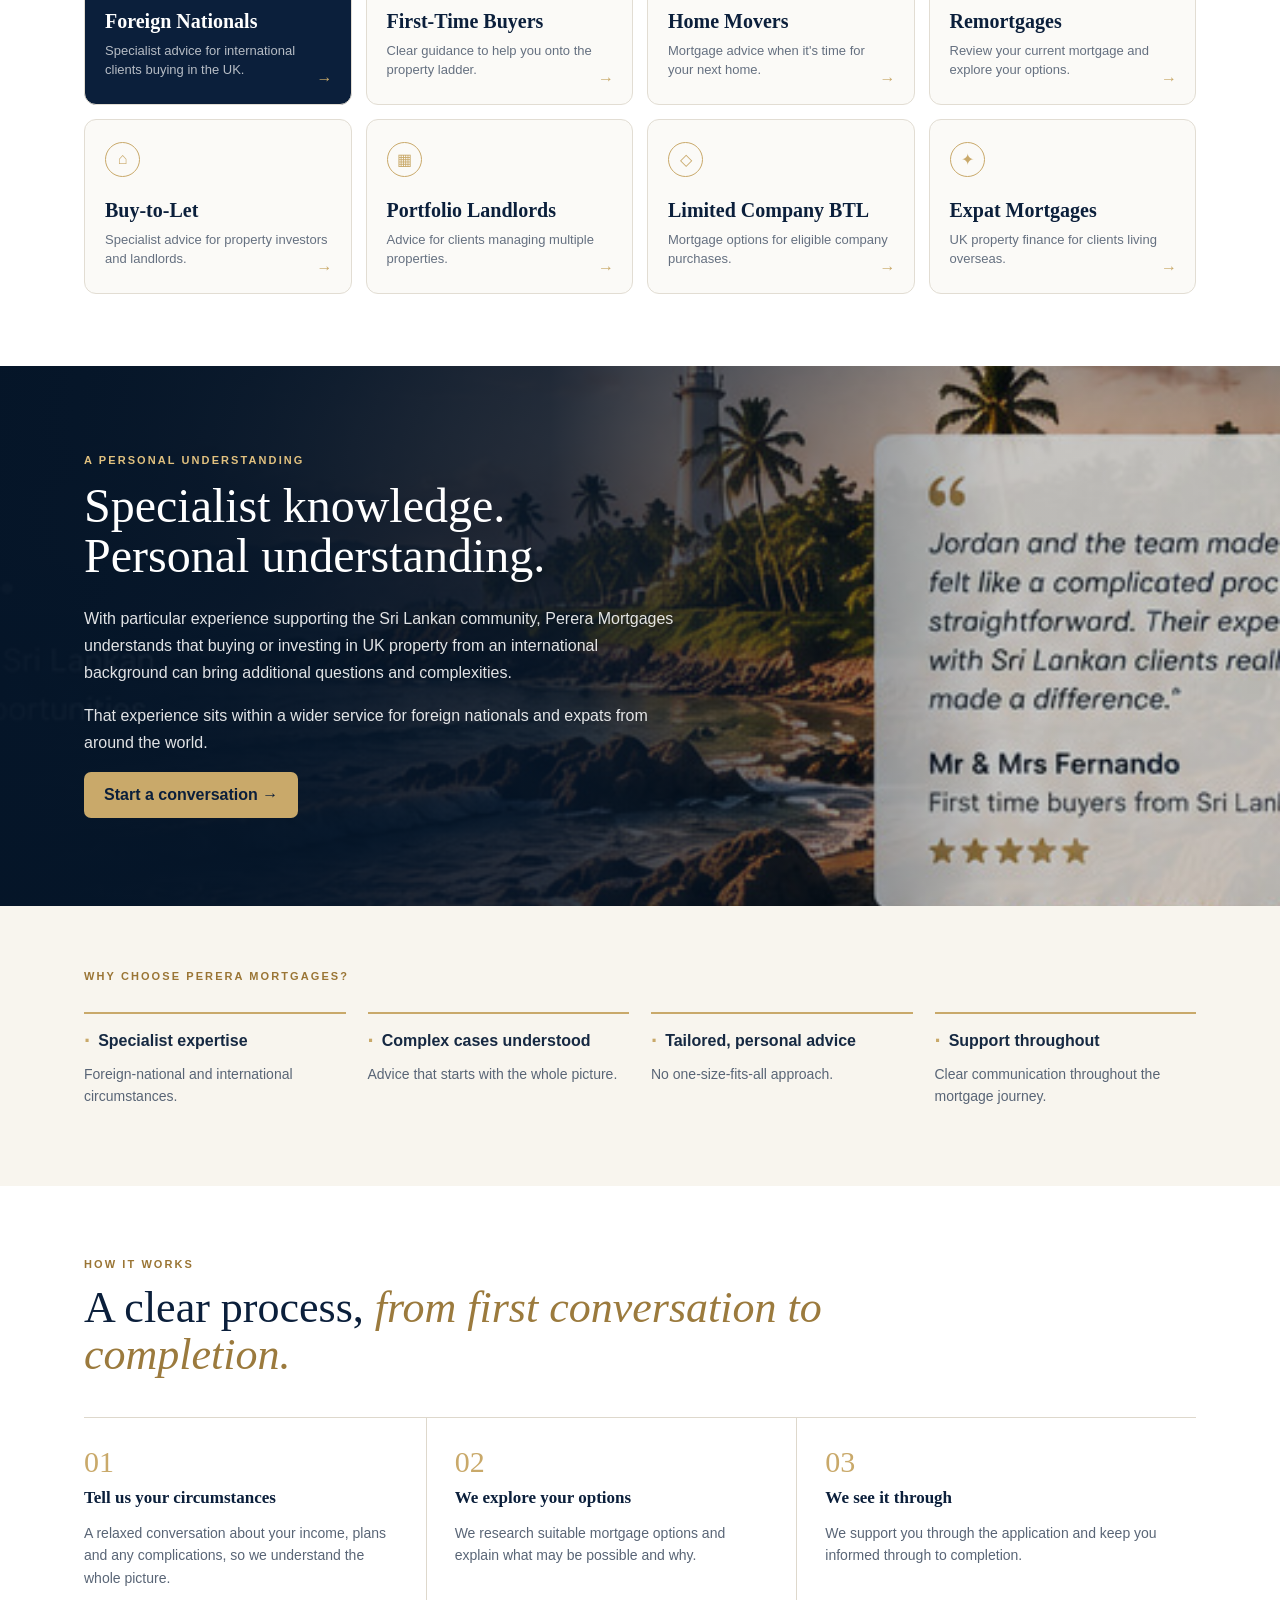
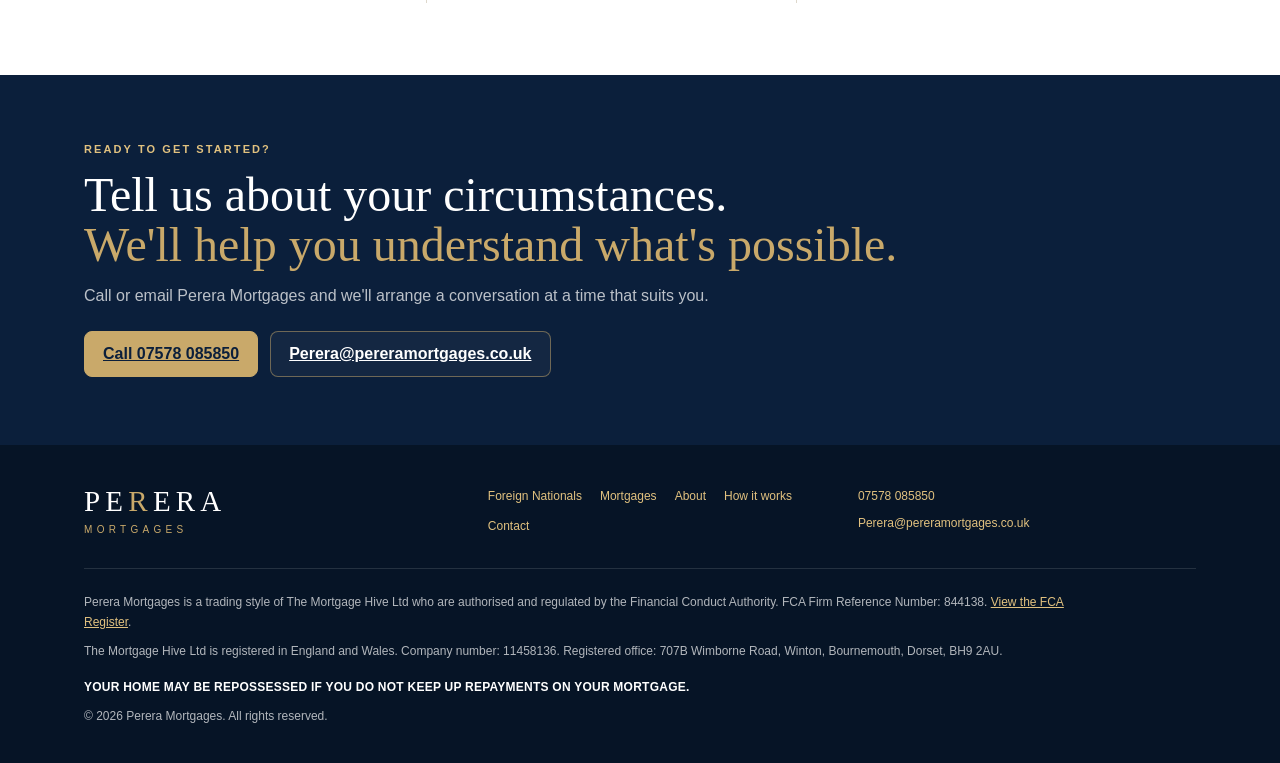
==== commit 2ddbc943: "Add process, specialist details and premium footer" ====
--- a/index.html
+++ b/index.html
@@ -1,14 +1,15 @@
 <!doctype html><html lang="en"><head><meta charset="utf-8"><meta name="viewport" content="width=device-width,initial-scale=1"><title>Perera Mortgages — V4</title><style>
 *{box-sizing:border-box}html{scroll-behavior:smooth}body{margin:0;font-family:Arial,sans-serif;color:#162942;background:#fff} :root{--navy:#0b1f3b;--navy2:#07172c;--gold:#c9a96a;--ivory:#f8f5ee;--ink:#162942;--muted:#596576}.wrap{max-width:1160px;margin:auto;padding:0 24px}.serif,h1,h2,h3{font-family:Georgia,'Times New Roman',serif}.kicker{font-size:11px;font-weight:800;letter-spacing:.19em;text-transform:uppercase;color:#9a7535}.btn{display:inline-flex;align-items:center;min-height:46px;padding:0 20px;border-radius:7px;background:var(--gold);color:var(--navy);font-weight:800;text-decoration:none}.header{background:var(--navy);border-bottom:1px solid #ffffff1f}.head{height:88px;display:flex;align-items:center;justify-content:space-between}.logo{text-decoration:none;line-height:1}.logo-main{font-family:Georgia,serif;font-size:29px;letter-spacing:.18em;color:var(--ivory)}.logo-main i{color:var(--gold);font-style:normal}.logo-sub{margin-top:9px;color:var(--gold);font-size:10px;letter-spacing:.43em}.nav{display:flex;align-items:center;gap:24px}.nav a{color:white;text-decoration:none;font-size:14px}.hero{position:relative;overflow:hidden;background:var(--navy);color:#fff}.hero-img{position:absolute;inset:0;width:100%;height:100%;object-fit:cover;object-position:68% center}.hero:after{content:'';position:absolute;inset:0;background:linear-gradient(90deg,#0b1f3bf5 0%,#0b1f3be6 30%,#0b1f3ba3 52%,#0b1f3b40 75%,#0b1f3b24 100%)}.hero-in{position:relative;z-index:2;min-height:530px;display:flex;align-items:center}.hero-copy{max-width:610px;padding:55px 0}.hero h1{font-size:64px;line-height:.98;margin:18px 0 22px;font-weight:400}.hero h1 em{color:var(--gold);font-weight:400}.lead{font-size:20px;line-height:1.45;max-width:580px}.sub{font-size:16px;line-height:1.65;max-width:550px;color:#ffffffd6;margin-bottom:26px}.trust{background:var(--ivory);border-bottom:1px solid #e4ddd1}.trust-in{display:grid;grid-template-columns:repeat(4,1fr)}.trust-item{position:relative;padding:21px 24px;border-right:1px solid #ddd5c8}.trust-item:before{content:'';display:block;width:24px;height:2px;background:var(--gold);margin-bottom:12px}.trust-item:last-child{border-right:0}.trust-item strong{display:block;color:var(--navy);margin-bottom:5px}.trust-item span{color:var(--muted);font-size:13px}.special{display:grid;grid-template-columns:1fr 1fr;background:var(--ivory)}.special img{width:100%;height:100%;min-height:440px;object-fit:cover}.special-copy{display:flex;align-items:center;padding:55px}.special h2{font-size:47px;line-height:1.04;color:var(--navy);font-weight:400;margin:14px 0 20px}.special h2 em{color:var(--gold);font-weight:400}.special p{color:#4f5c6c;line-height:1.7}.services{padding:72px 0}.services h2{font-size:40px;color:var(--navy);font-weight:400;margin:13px 0}.services-intro{color:var(--muted);max-width:760px;line-height:1.6}.grid{display:grid;grid-template-columns:repeat(4,1fr);gap:14px;margin-top:32px}.card{position:relative;min-height:175px;padding:22px 20px;background:#fbfaf7;border:1px solid #e2ddd3;border-radius:12px}.card.featured{background:var(--navy);color:white}.icon{width:35px;height:35px;border:1px solid var(--gold);border-radius:50%;display:grid;place-items:center;color:var(--gold);margin-bottom:22px}.card h3{font-size:20px;color:var(--navy);margin:0 0 8px}.card.featured h3{color:white}.card p{font-size:13px;line-height:1.5;color:#657080;margin:0}.card.featured p{color:#ffffffb3}.arrow{position:absolute;right:18px;bottom:16px;color:var(--gold)}.sri{position:relative;overflow:hidden;background:var(--navy2);color:white}.sri img{position:absolute;inset:0;width:100%;height:100%;object-fit:cover}.sri:after{content:'';position:absolute;inset:0;background:linear-gradient(90deg,#051528fa,#051528db 43%,#05152838 78%)}.sri-in{position:relative;z-index:2;padding-top:88px;padding-bottom:88px}.sri-copy{max-width:600px}.sri h2{font-size:48px;line-height:1.05;font-weight:400;margin:15px 0 23px}.sri p{color:#ffffffe0;line-height:1.7}.why{background:var(--ivory);padding:64px 0}.why-grid{display:grid;grid-template-columns:repeat(4,1fr);gap:22px;margin-top:30px}.why-item{border-top:2px solid var(--gold);padding-top:18px}.why-item strong:before{content:'·';color:var(--gold);font-size:22px;line-height:0;margin-right:8px;vertical-align:-2px}.why-item p{font-size:14px;color:var(--muted);line-height:1.55}.cta{background:var(--navy);color:white;padding:68px 0}.contact-links{display:flex;flex-wrap:wrap;gap:12px;margin-top:26px}.contact-link{display:inline-flex;align-items:center;padding:13px 18px;border:1px solid #c9a96a80;border-radius:8px;color:white;font-weight:700;background:#ffffff0a}.contact-link:hover{background:#ffffff12}.contact-link.primary{background:var(--gold);color:var(--navy);border-color:var(--gold)}.cta h2{font-size:48px;line-height:1.05;font-weight:400;margin:15px 0}.cta h2 span{color:var(--gold)}.foot{background:#061426;color:#ffffffb0;padding:28px 0;font-size:12px;line-height:1.65}.foot strong{color:white;font-weight:700}.foot a{color:#e1c17f}
-@media(max-width:800px){.wrap{padding:0 20px}.sri-in{padding-top:54px;padding-bottom:54px}.sri-copy{max-width:none}.sri h2{font-size:34px;line-height:1.02;margin:12px 0 15px}.sri p{font-size:15px;line-height:1.55;margin:0 0 16px}.sri .btn{margin-top:4px}.head{height:104px}.nav{display:none}.hero-img{object-position:72% center}.hero:after{background:linear-gradient(90deg,#0b1f3be3 0%,#0b1f3bba 52%,#0b1f3b45 100%)}.hero-in{min-height:590px}.hero-copy{max-width:94%;padding:45px 0}.hero h1{font-size:49px}.lead{font-size:19px}.sub{font-size:15px}.trust-in{grid-template-columns:1fr 1fr}.trust-item:nth-child(2){border-right:0}.special{grid-template-columns:1fr}.special img{height:290px;min-height:0}.special-copy{padding:38px 22px 44px}.special h2{font-size:42px}.services{padding:54px 0}.services h2{font-size:35px}.grid{grid-template-columns:1fr 1fr;gap:11px}.card{min-height:155px;padding:17px 15px}.card h3{font-size:17px}.card p{font-size:11.5px}.why-grid{grid-template-columns:1fr}.sri h2,.cta h2{font-size:39px}}
+.checks{list-style:none;margin:22px 0 25px;padding:0;display:grid;grid-template-columns:1fr 1fr;gap:10px 18px}.checks li{position:relative;padding-left:19px;font-size:14px;line-height:1.45;color:var(--ink)}.checks li:before{content:'✓';position:absolute;left:0;color:var(--gold);font-weight:800}.process{background:#fff;padding:72px 0}.process h2{font-family:Georgia,serif;color:var(--navy);font-size:44px;line-height:1.08;font-weight:400;margin:14px 0 8px;max-width:760px}.process h2 em{color:#9b7a3d;font-weight:400}.process-steps{display:grid;grid-template-columns:repeat(3,1fr);gap:0;margin-top:38px;border-top:1px solid #ded8cc}.process-step{padding:27px 32px 0 0;border-right:1px solid #ded8cc;margin-right:28px}.process-step:last-child{border-right:0;margin-right:0}.step-no{font-family:Georgia,serif;color:var(--gold);font-size:30px}.process-step h3{color:var(--navy);font-size:17px;margin:9px 0 8px}.process-step p{font-size:14px;line-height:1.6;color:var(--muted)}.head-call{margin-left:2px;color:var(--navy);font-weight:700;text-decoration:none}.foot{padding:42px 0 28px}.foot-top{display:grid;grid-template-columns:1.1fr 1fr 1fr;gap:32px;align-items:start;padding-bottom:28px;border-bottom:1px solid #ffffff1f;margin-bottom:24px}.foot-brand .logo-main{color:#fff}.foot-brand .logo-sub{color:var(--gold)}.foot-links{display:flex;flex-wrap:wrap;gap:10px 18px}.foot-links a{text-decoration:none}.foot-contact a{display:block;margin-bottom:7px;text-decoration:none}.foot-legal p{margin:0 0 9px;max-width:980px}.risk{color:#fff;font-weight:700;letter-spacing:.02em;margin-top:16px!important}@media(max-width:800px){.checks{grid-template-columns:1fr}.process{padding:54px 0}.process h2{font-size:35px}.process-steps{margin-top:28px}.wrap{padding:0 20px}.sri-in{padding-top:54px;padding-bottom:54px}.sri-copy{max-width:none}.sri h2{font-size:34px;line-height:1.02;margin:12px 0 15px}.sri p{font-size:15px;line-height:1.55;margin:0 0 16px}.sri .btn{margin-top:4px}.head{height:104px}.nav{display:none}.hero-img{object-position:72% center}.hero:after{background:linear-gradient(90deg,#0b1f3be3 0%,#0b1f3bba 52%,#0b1f3b45 100%)}.hero-in{min-height:590px}.hero-copy{max-width:94%;padding:45px 0}.hero h1{font-size:49px}.lead{font-size:19px}.sub{font-size:15px}.trust-in{grid-template-columns:1fr 1fr}.trust-item:nth-child(2){border-right:0}.special{grid-template-columns:1fr}.special img{height:290px;min-height:0}.special-copy{padding:38px 22px 44px}.special h2{font-size:42px}.services{padding:54px 0}.services h2{font-size:35px}.grid{grid-template-columns:1fr 1fr;gap:11px}.card{min-height:155px;padding:17px 15px}.card h3{font-size:17px}.card p{font-size:11.5px}.why-grid{grid-template-columns:1fr}.sri h2{font-size:34px}.cta h2{font-size:39px}.process-steps{grid-template-columns:1fr}.process-step{padding:22px 0}.foot-top{grid-template-columns:1fr;gap:22px}.foot-links{justify-content:flex-start}.head-call{display:none}}
 </style></head><body>
-<header class="header"><div class="wrap head"><a class="logo"><div class="logo-main">PE<i>R</i>ERA</div><div class="logo-sub">MORTGAGES</div></a><nav class="nav"><a href="#foreign">Foreign Nationals</a><a href="#services">Mortgages</a><a href="#sri">About</a><a href="#contact">Contact</a><a class="btn" href="#contact">Speak to an Adviser →</a></nav></div></header>
+<header class="header"><div class="wrap head"><a class="logo"><div class="logo-main">PE<i>R</i>ERA</div><div class="logo-sub">MORTGAGES</div></a><nav class="nav"><a href="#foreign">Foreign Nationals</a><a href="#services">Mortgages</a><a href="#sri">About</a><a href="#contact">Contact</a><a class="head-call" href="tel:+447578085850">07578 085850</a><a class="btn" href="#contact">Speak to an Adviser →</a></nav></div></header>
 <section class="hero"><img class="hero-img" src="[data-uri]" alt="London skyline"><div class="wrap hero-in"><div class="hero-copy"><div class="kicker" style="color:#e1c17f">Specialist mortgage advice</div><h1>Mortgages<br>without <em>borders.</em></h1><p class="lead">Specialist mortgage advice for foreign nationals, expats and clients with complex circumstances.</p><p class="sub">Whether you're living, working or investing in the UK, we help you navigate the mortgage process with expert advice and a clear, personal approach.</p><a class="btn" href="#contact">Speak to a Mortgage Adviser →</a></div></div></section>
 <section class="trust"><div class="wrap trust-in"><div class="trust-item"><strong>Tailored advice</strong><span>For your circumstances</span></div><div class="trust-item"><strong>International expertise</strong><span>Foreign nationals & expats</span></div><div class="trust-item"><strong>Clear guidance</strong><span>Through the mortgage journey</span></div><div class="trust-item"><strong>Personal service</strong><span>Approachable and specialist</span></div></div></section>
-<section id="foreign" class="special"><div><img src="[data-uri]" alt="Couple at home"></div><div class="special-copy"><div><div class="kicker">Our specialism</div><h2>Mortgages for<br><em>foreign nationals</em></h2><p><strong>Expert mortgage advice for foreign nationals, expats and international clients looking to buy property in the UK.</strong></p><p>Overseas income, visa or residency circumstances, a limited UK credit history or international assets can make the process less straightforward. That's where specialist advice matters.</p><a class="btn" href="#contact">Discuss your circumstances →</a></div></div></section>
+<section id="foreign" class="special"><div><img src="[data-uri]" alt="Couple at home"></div><div class="special-copy"><div><div class="kicker">Our specialism</div><h2>Mortgages for<br><em>foreign nationals</em></h2><p><strong>Expert mortgage advice for foreign nationals, expats and international clients looking to buy property in the UK.</strong></p><p>Overseas income, visa or residency circumstances, a limited UK credit history or international assets can make the process less straightforward. That's where specialist advice matters.</p><ul class="checks"><li>Income earned overseas or in a different currency</li><li>Visa or residency circumstances</li><li>A limited UK credit history</li><li>International assets and savings</li></ul><a class="btn" href="#contact">Discuss your circumstances →</a></div></div></section>
 <section id="services" class="services"><div class="wrap"><div class="kicker">Our mortgage services</div><h2>Expert advice for every stage of your property journey.</h2><p class="services-intro">Foreign nationals are our specialist focus, but Perera Mortgages provides advice across a broad range of residential, investment and commercial mortgage needs.</p><div class="grid">
 <div class="card featured"><div class="icon">◎</div><h3>Foreign Nationals</h3><p>Specialist advice for international clients buying in the UK.</p><span class="arrow">→</span></div><div class="card"><div class="icon">⌂</div><h3>First-Time Buyers</h3><p>Clear guidance to help you onto the property ladder.</p><span class="arrow">→</span></div><div class="card"><div class="icon">↗</div><h3>Home Movers</h3><p>Mortgage advice when it's time for your next home.</p><span class="arrow">→</span></div><div class="card"><div class="icon">↻</div><h3>Remortgages</h3><p>Review your current mortgage and explore your options.</p><span class="arrow">→</span></div><div class="card"><div class="icon">⌂</div><h3>Buy-to-Let</h3><p>Specialist advice for property investors and landlords.</p><span class="arrow">→</span></div><div class="card"><div class="icon">▦</div><h3>Portfolio Landlords</h3><p>Advice for clients managing multiple properties.</p><span class="arrow">→</span></div><div class="card"><div class="icon">◇</div><h3>Limited Company BTL</h3><p>Mortgage options for eligible company purchases.</p><span class="arrow">→</span></div><div class="card"><div class="icon">✦</div><h3>Expat Mortgages</h3><p>UK property finance for clients living overseas.</p><span class="arrow">→</span></div></div></div></section>
 <section id="sri" class="sri"><img src="[data-uri]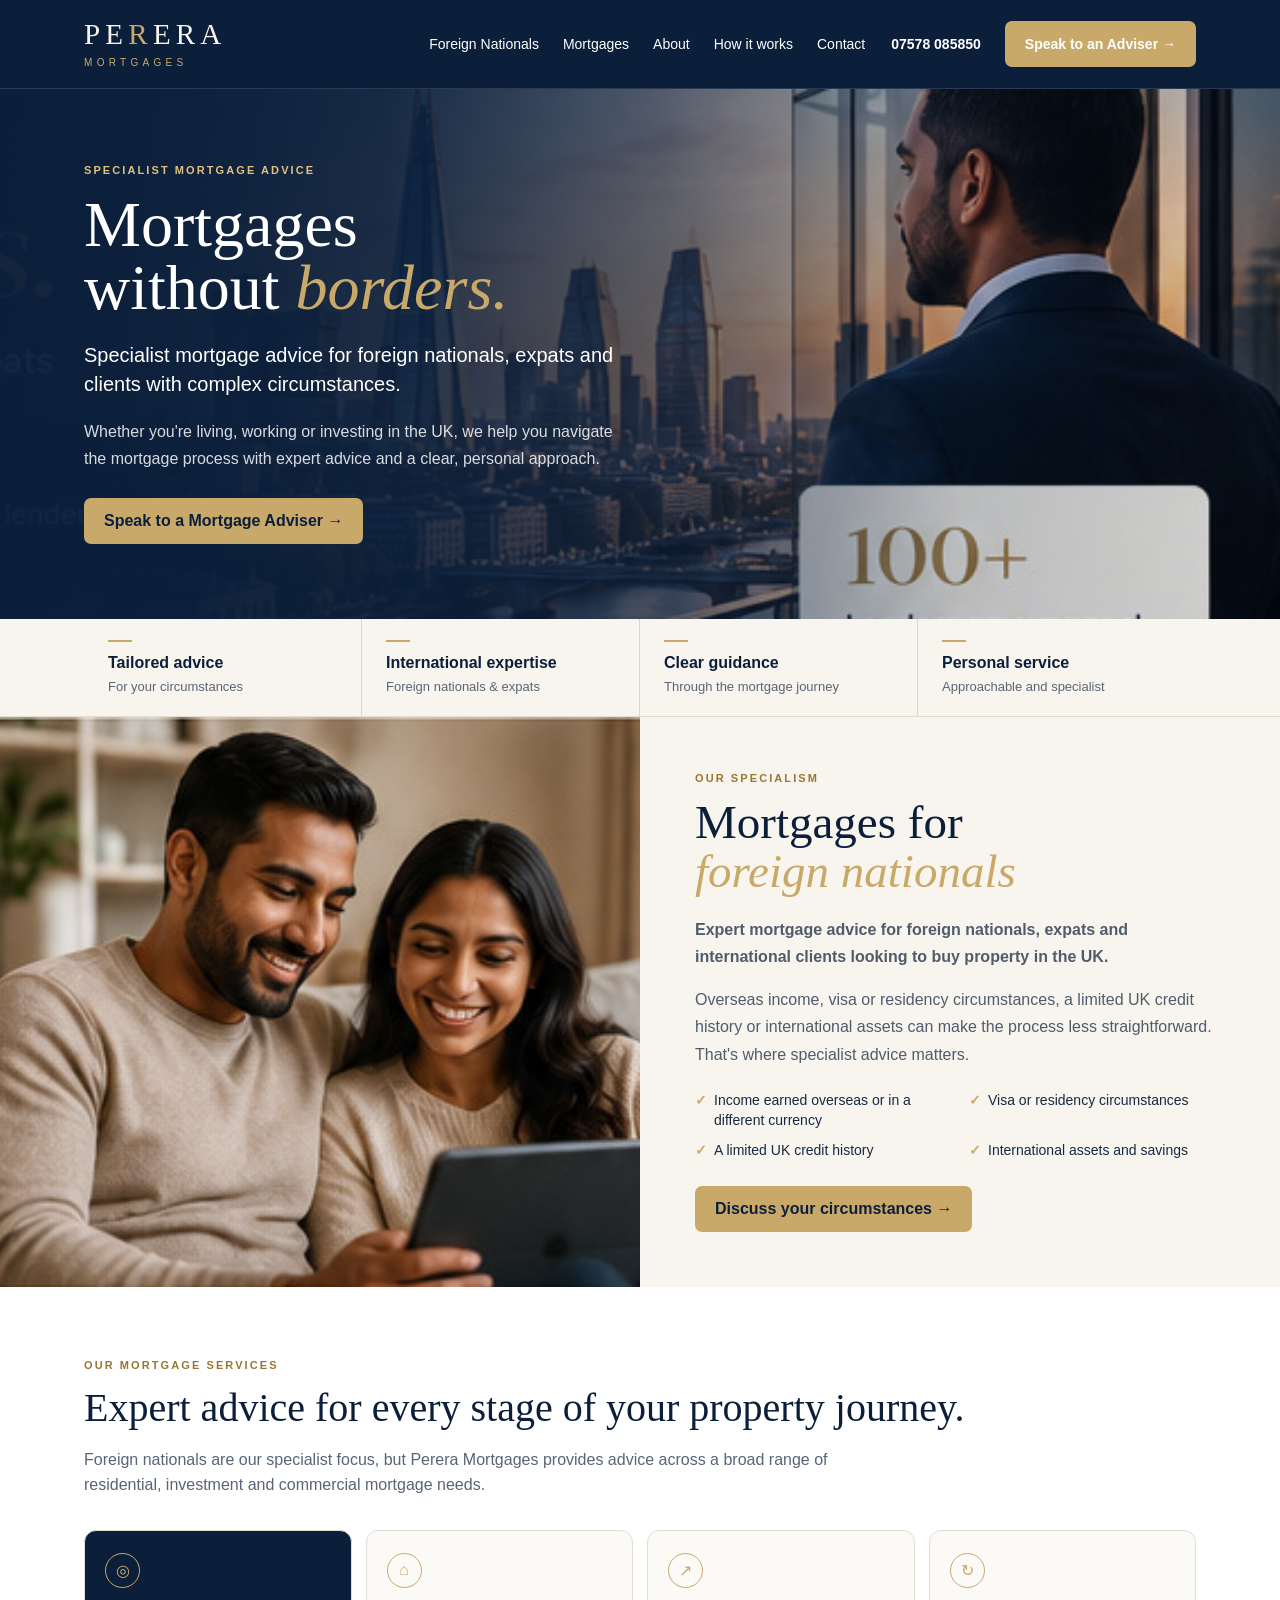
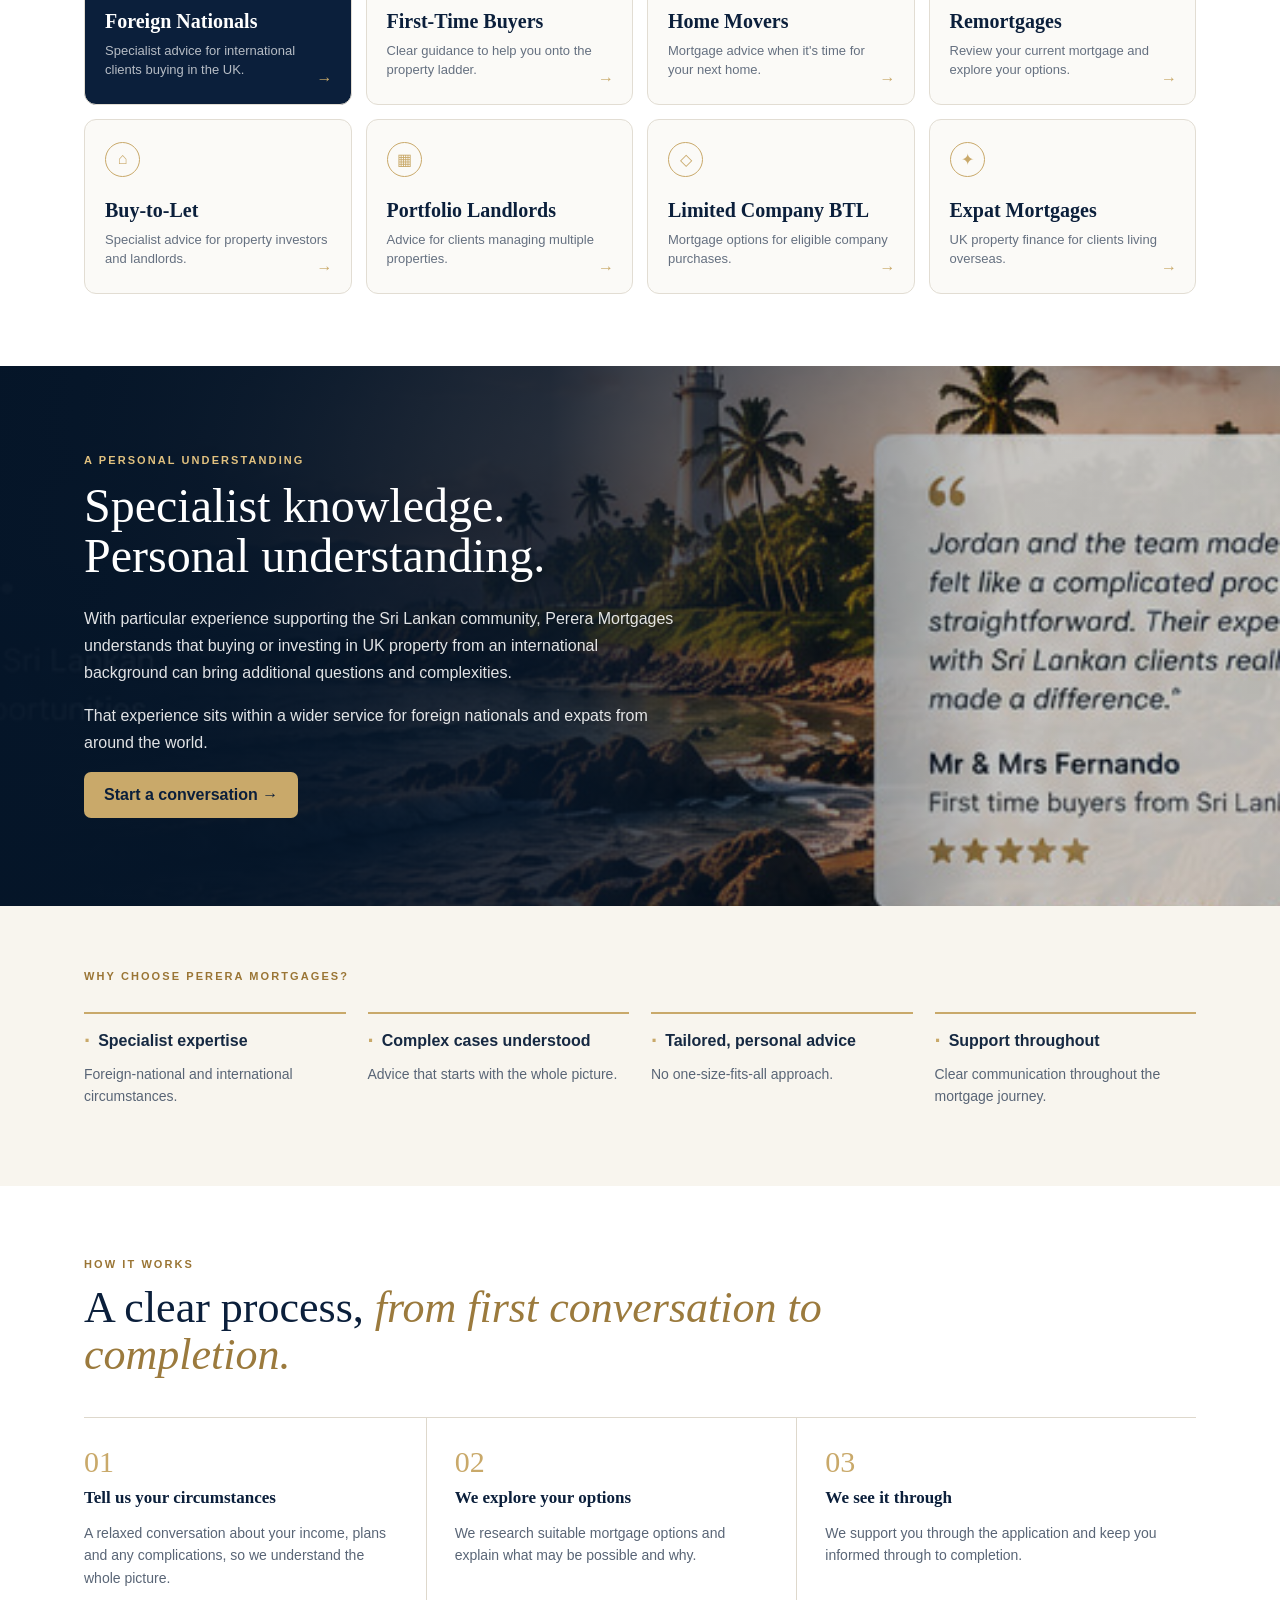
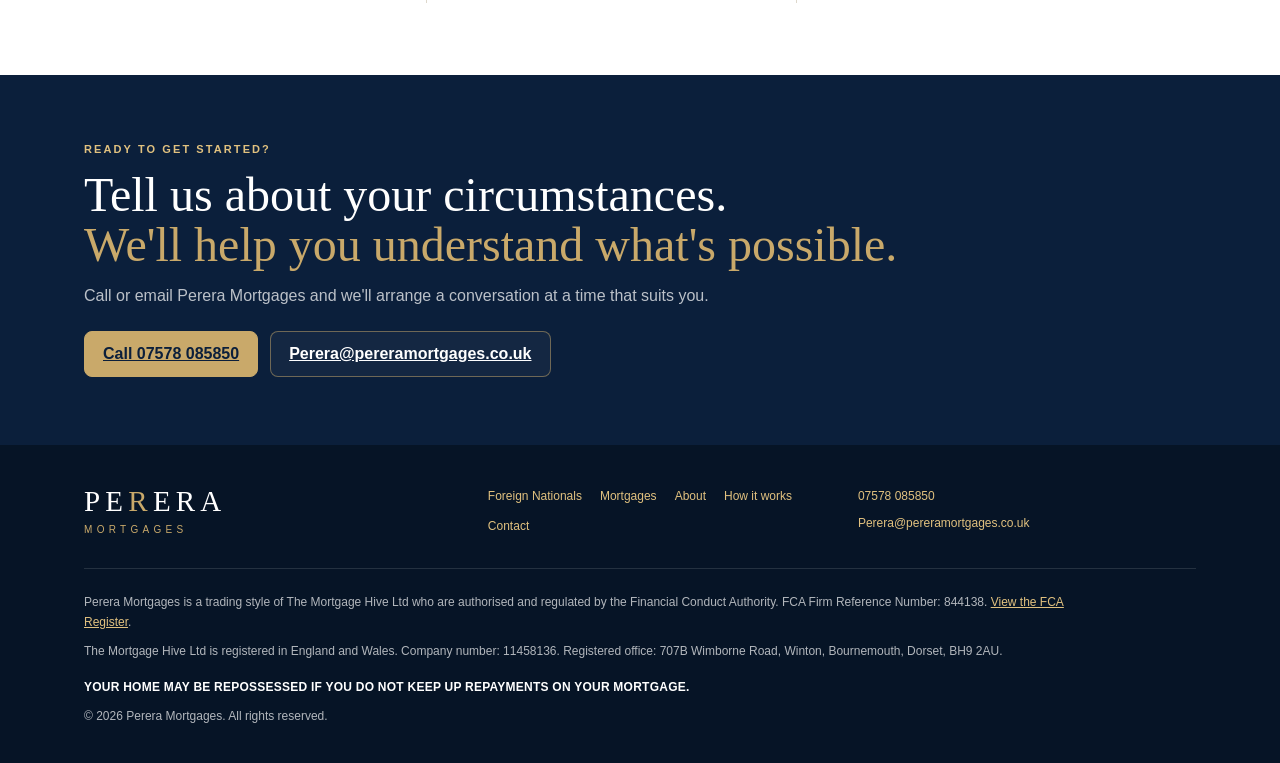
==== commit 24d940b5: "Add mobile navigation and premium interaction polish" ====
--- a/index.html
+++ b/index.html
@@ -1,8 +1,11 @@
 <!doctype html><html lang="en"><head><meta charset="utf-8"><meta name="viewport" content="width=device-width,initial-scale=1"><title>Perera Mortgages — V4</title><style>
 *{box-sizing:border-box}html{scroll-behavior:smooth}body{margin:0;font-family:Arial,sans-serif;color:#162942;background:#fff} :root{--navy:#0b1f3b;--navy2:#07172c;--gold:#c9a96a;--ivory:#f8f5ee;--ink:#162942;--muted:#596576}.wrap{max-width:1160px;margin:auto;padding:0 24px}.serif,h1,h2,h3{font-family:Georgia,'Times New Roman',serif}.kicker{font-size:11px;font-weight:800;letter-spacing:.19em;text-transform:uppercase;color:#9a7535}.btn{display:inline-flex;align-items:center;min-height:46px;padding:0 20px;border-radius:7px;background:var(--gold);color:var(--navy);font-weight:800;text-decoration:none}.header{background:var(--navy);border-bottom:1px solid #ffffff1f}.head{height:88px;display:flex;align-items:center;justify-content:space-between}.logo{text-decoration:none;line-height:1}.logo-main{font-family:Georgia,serif;font-size:29px;letter-spacing:.18em;color:var(--ivory)}.logo-main i{color:var(--gold);font-style:normal}.logo-sub{margin-top:9px;color:var(--gold);font-size:10px;letter-spacing:.43em}.nav{display:flex;align-items:center;gap:24px}.nav a{color:white;text-decoration:none;font-size:14px}.hero{position:relative;overflow:hidden;background:var(--navy);color:#fff}.hero-img{position:absolute;inset:0;width:100%;height:100%;object-fit:cover;object-position:68% center}.hero:after{content:'';position:absolute;inset:0;background:linear-gradient(90deg,#0b1f3bf5 0%,#0b1f3be6 30%,#0b1f3ba3 52%,#0b1f3b40 75%,#0b1f3b24 100%)}.hero-in{position:relative;z-index:2;min-height:530px;display:flex;align-items:center}.hero-copy{max-width:610px;padding:55px 0}.hero h1{font-size:64px;line-height:.98;margin:18px 0 22px;font-weight:400}.hero h1 em{color:var(--gold);font-weight:400}.lead{font-size:20px;line-height:1.45;max-width:580px}.sub{font-size:16px;line-height:1.65;max-width:550px;color:#ffffffd6;margin-bottom:26px}.trust{background:var(--ivory);border-bottom:1px solid #e4ddd1}.trust-in{display:grid;grid-template-columns:repeat(4,1fr)}.trust-item{position:relative;padding:21px 24px;border-right:1px solid #ddd5c8}.trust-item:before{content:'';display:block;width:24px;height:2px;background:var(--gold);margin-bottom:12px}.trust-item:last-child{border-right:0}.trust-item strong{display:block;color:var(--navy);margin-bottom:5px}.trust-item span{color:var(--muted);font-size:13px}.special{display:grid;grid-template-columns:1fr 1fr;background:var(--ivory)}.special img{width:100%;height:100%;min-height:440px;object-fit:cover}.special-copy{display:flex;align-items:center;padding:55px}.special h2{font-size:47px;line-height:1.04;color:var(--navy);font-weight:400;margin:14px 0 20px}.special h2 em{color:var(--gold);font-weight:400}.special p{color:#4f5c6c;line-height:1.7}.services{padding:72px 0}.services h2{font-size:40px;color:var(--navy);font-weight:400;margin:13px 0}.services-intro{color:var(--muted);max-width:760px;line-height:1.6}.grid{display:grid;grid-template-columns:repeat(4,1fr);gap:14px;margin-top:32px}.card{position:relative;min-height:175px;padding:22px 20px;background:#fbfaf7;border:1px solid #e2ddd3;border-radius:12px}.card.featured{background:var(--navy);color:white}.icon{width:35px;height:35px;border:1px solid var(--gold);border-radius:50%;display:grid;place-items:center;color:var(--gold);margin-bottom:22px}.card h3{font-size:20px;color:var(--navy);margin:0 0 8px}.card.featured h3{color:white}.card p{font-size:13px;line-height:1.5;color:#657080;margin:0}.card.featured p{color:#ffffffb3}.arrow{position:absolute;right:18px;bottom:16px;color:var(--gold)}.sri{position:relative;overflow:hidden;background:var(--navy2);color:white}.sri img{position:absolute;inset:0;width:100%;height:100%;object-fit:cover}.sri:after{content:'';position:absolute;inset:0;background:linear-gradient(90deg,#051528fa,#051528db 43%,#05152838 78%)}.sri-in{position:relative;z-index:2;padding-top:88px;padding-bottom:88px}.sri-copy{max-width:600px}.sri h2{font-size:48px;line-height:1.05;font-weight:400;margin:15px 0 23px}.sri p{color:#ffffffe0;line-height:1.7}.why{background:var(--ivory);padding:64px 0}.why-grid{display:grid;grid-template-columns:repeat(4,1fr);gap:22px;margin-top:30px}.why-item{border-top:2px solid var(--gold);padding-top:18px}.why-item strong:before{content:'·';color:var(--gold);font-size:22px;line-height:0;margin-right:8px;vertical-align:-2px}.why-item p{font-size:14px;color:var(--muted);line-height:1.55}.cta{background:var(--navy);color:white;padding:68px 0}.contact-links{display:flex;flex-wrap:wrap;gap:12px;margin-top:26px}.contact-link{display:inline-flex;align-items:center;padding:13px 18px;border:1px solid #c9a96a80;border-radius:8px;color:white;font-weight:700;background:#ffffff0a}.contact-link:hover{background:#ffffff12}.contact-link.primary{background:var(--gold);color:var(--navy);border-color:var(--gold)}.cta h2{font-size:48px;line-height:1.05;font-weight:400;margin:15px 0}.cta h2 span{color:var(--gold)}.foot{background:#061426;color:#ffffffb0;padding:28px 0;font-size:12px;line-height:1.65}.foot strong{color:white;font-weight:700}.foot a{color:#e1c17f}
 .checks{list-style:none;margin:22px 0 25px;padding:0;display:grid;grid-template-columns:1fr 1fr;gap:10px 18px}.checks li{position:relative;padding-left:19px;font-size:14px;line-height:1.45;color:var(--ink)}.checks li:before{content:'✓';position:absolute;left:0;color:var(--gold);font-weight:800}.process{background:#fff;padding:72px 0}.process h2{font-family:Georgia,serif;color:var(--navy);font-size:44px;line-height:1.08;font-weight:400;margin:14px 0 8px;max-width:760px}.process h2 em{color:#9b7a3d;font-weight:400}.process-steps{display:grid;grid-template-columns:repeat(3,1fr);gap:0;margin-top:38px;border-top:1px solid #ded8cc}.process-step{padding:27px 32px 0 0;border-right:1px solid #ded8cc;margin-right:28px}.process-step:last-child{border-right:0;margin-right:0}.step-no{font-family:Georgia,serif;color:var(--gold);font-size:30px}.process-step h3{color:var(--navy);font-size:17px;margin:9px 0 8px}.process-step p{font-size:14px;line-height:1.6;color:var(--muted)}.head-call{margin-left:2px;color:var(--navy);font-weight:700;text-decoration:none}.foot{padding:42px 0 28px}.foot-top{display:grid;grid-template-columns:1.1fr 1fr 1fr;gap:32px;align-items:start;padding-bottom:28px;border-bottom:1px solid #ffffff1f;margin-bottom:24px}.foot-brand .logo-main{color:#fff}.foot-brand .logo-sub{color:var(--gold)}.foot-links{display:flex;flex-wrap:wrap;gap:10px 18px}.foot-links a{text-decoration:none}.foot-contact a{display:block;margin-bottom:7px;text-decoration:none}.foot-legal p{margin:0 0 9px;max-width:980px}.risk{color:#fff;font-weight:700;letter-spacing:.02em;margin-top:16px!important}@media(max-width:800px){.checks{grid-template-columns:1fr}.process{padding:54px 0}.process h2{font-size:35px}.process-steps{margin-top:28px}.wrap{padding:0 20px}.sri-in{padding-top:54px;padding-bottom:54px}.sri-copy{max-width:none}.sri h2{font-size:34px;line-height:1.02;margin:12px 0 15px}.sri p{font-size:15px;line-height:1.55;margin:0 0 16px}.sri .btn{margin-top:4px}.head{height:104px}.nav{display:none}.hero-img{object-position:72% center}.hero:after{background:linear-gradient(90deg,#0b1f3be3 0%,#0b1f3bba 52%,#0b1f3b45 100%)}.hero-in{min-height:590px}.hero-copy{max-width:94%;padding:45px 0}.hero h1{font-size:49px}.lead{font-size:19px}.sub{font-size:15px}.trust-in{grid-template-columns:1fr 1fr}.trust-item:nth-child(2){border-right:0}.special{grid-template-columns:1fr}.special img{height:290px;min-height:0}.special-copy{padding:38px 22px 44px}.special h2{font-size:42px}.services{padding:54px 0}.services h2{font-size:35px}.grid{grid-template-columns:1fr 1fr;gap:11px}.card{min-height:155px;padding:17px 15px}.card h3{font-size:17px}.card p{font-size:11.5px}.why-grid{grid-template-columns:1fr}.sri h2{font-size:34px}.cta h2{font-size:39px}.process-steps{grid-template-columns:1fr}.process-step{padding:22px 0}.foot-top{grid-template-columns:1fr;gap:22px}.foot-links{justify-content:flex-start}.head-call{display:none}}
+
+/* Mobile navigation + restrained interaction polish */
+.menu-btn{display:none;width:44px;height:44px;border:1px solid #ffffff38;border-radius:8px;background:transparent;align-items:center;justify-content:center;flex-direction:column;gap:5px;cursor:pointer}.menu-btn span{display:block;width:20px;height:2px;background:var(--gold);transition:transform .25s ease,opacity .25s ease}.menu-btn[aria-expanded="true"] span:nth-child(1){transform:translateY(7px) rotate(45deg)}.menu-btn[aria-expanded="true"] span:nth-child(2){opacity:0}.menu-btn[aria-expanded="true"] span:nth-child(3){transform:translateY(-7px) rotate(-45deg)}.mobile-menu{display:none;background:var(--navy);border-top:1px solid #ffffff1f;padding:8px 20px 20px}.mobile-menu a{display:block;color:#fff;text-decoration:none;padding:13px 0;border-bottom:1px solid #ffffff14;font-size:15px}.mobile-menu .mobile-call{color:var(--gold);font-weight:800;border-bottom:0;padding-top:17px}.btn,.card,.contact-link{transition:transform .22s ease,box-shadow .22s ease,background-color .22s ease}.btn:hover,.contact-link:hover{transform:translateY(-2px)}.card:hover{transform:translateY(-4px);box-shadow:0 10px 28px #0b1f3b12}.reveal-ready .reveal{opacity:0;transform:translateY(14px);transition:opacity .65s ease,transform .65s cubic-bezier(.2,.7,.2,1);transition-delay:var(--delay,0ms)}.reveal-ready .reveal.is-visible{opacity:1;transform:none}@media(max-width:800px){.head{height:92px}.menu-btn{display:flex}.mobile-menu.open{display:block}.header{position:relative;z-index:20}}@media(prefers-reduced-motion:reduce){html{scroll-behavior:auto}.menu-btn span,.btn,.card,.contact-link,.reveal-ready .reveal{transition:none!important;transform:none!important;opacity:1!important}}
 </style></head><body>
-<header class="header"><div class="wrap head"><a class="logo"><div class="logo-main">PE<i>R</i>ERA</div><div class="logo-sub">MORTGAGES</div></a><nav class="nav"><a href="#foreign">Foreign Nationals</a><a href="#services">Mortgages</a><a href="#sri">About</a><a href="#contact">Contact</a><a class="head-call" href="tel:+447578085850">07578 085850</a><a class="btn" href="#contact">Speak to an Adviser →</a></nav></div></header>
+<header class="header"><div class="wrap head"><a class="logo" href="#" aria-label="Perera Mortgages home"><div class="logo-main">PE<i>R</i>ERA</div><div class="logo-sub">MORTGAGES</div></a><nav class="nav"><a href="#foreign">Foreign Nationals</a><a href="#services">Mortgages</a><a href="#sri">About</a><a href="#process">How it works</a><a href="#contact">Contact</a><a class="head-call" href="tel:+447578085850">07578 085850</a><a class="btn" href="#contact">Speak to an Adviser →</a></nav><button class="menu-btn" type="button" aria-label="Open menu" aria-expanded="false" aria-controls="mobile-menu"><span></span><span></span><span></span></button></div><nav id="mobile-menu" class="mobile-menu" aria-label="Mobile navigation"><a href="#foreign">Foreign Nationals</a><a href="#services">Mortgages</a><a href="#sri">About</a><a href="#process">How it works</a><a href="#contact">Contact</a><a class="mobile-call" href="tel:+447578085850">Call 07578 085850</a></nav></header>
 <section class="hero"><img class="hero-img" src="[data-uri]" alt="London skyline"><div class="wrap hero-in"><div class="hero-copy"><div class="kicker" style="color:#e1c17f">Specialist mortgage advice</div><h1>Mortgages<br>without <em>borders.</em></h1><p class="lead">Specialist mortgage advice for foreign nationals, expats and clients with complex circumstances.</p><p class="sub">Whether you're living, working or investing in the UK, we help you navigate the mortgage process with expert advice and a clear, personal approach.</p><a class="btn" href="#contact">Speak to a Mortgage Adviser →</a></div></div></section>
 <section class="trust"><div class="wrap trust-in"><div class="trust-item"><strong>Tailored advice</strong><span>For your circumstances</span></div><div class="trust-item"><strong>International expertise</strong><span>Foreign nationals & expats</span></div><div class="trust-item"><strong>Clear guidance</strong><span>Through the mortgage journey</span></div><div class="trust-item"><strong>Personal service</strong><span>Approachable and specialist</span></div></div></section>
 <section id="foreign" class="special"><div><img src="[data-uri]" alt="Couple at home"></div><div class="special-copy"><div><div class="kicker">Our specialism</div><h2>Mortgages for<br><em>foreign nationals</em></h2><p><strong>Expert mortgage advice for foreign nationals, expats and international clients looking to buy property in the UK.</strong></p><p>Overseas income, visa or residency circumstances, a limited UK credit history or international assets can make the process less straightforward. That's where specialist advice matters.</p><ul class="checks"><li>Income earned overseas or in a different currency</li><li>Visa or residency circumstances</li><li>A limited UK credit history</li><li>International assets and savings</li></ul><a class="btn" href="#contact">Discuss your circumstances →</a></div></div></section>
@@ -12,4 +15,21 @@
 <section class="why"><div class="wrap"><div class="kicker">Why choose Perera Mortgages?</div><div class="why-grid"><div class="why-item"><strong>Specialist expertise</strong><p>Foreign-national and international circumstances.</p></div><div class="why-item"><strong>Complex cases understood</strong><p>Advice that starts with the whole picture.</p></div><div class="why-item"><strong>Tailored, personal advice</strong><p>No one-size-fits-all approach.</p></div><div class="why-item"><strong>Support throughout</strong><p>Clear communication throughout the mortgage journey.</p></div></div></div></section>
 <section id="process" class="process"><div class="wrap"><div class="kicker">How it works</div><h2>A clear process, <em>from first conversation to completion.</em></h2><div class="process-steps"><div class="process-step"><div class="step-no">01</div><h3>Tell us your circumstances</h3><p>A relaxed conversation about your income, plans and any complications, so we understand the whole picture.</p></div><div class="process-step"><div class="step-no">02</div><h3>We explore your options</h3><p>We research suitable mortgage options and explain what may be possible and why.</p></div><div class="process-step"><div class="step-no">03</div><h3>We see it through</h3><p>We support you through the application and keep you informed through to completion.</p></div></div></div></section>
 <section id="contact" class="cta"><div class="wrap"><div class="kicker" style="color:#e1c17f">Ready to get started?</div><h2>Tell us about your circumstances.<br><span>We'll help you understand what's possible.</span></h2><p style="color:#ffffffb8">Call or email Perera Mortgages and we'll arrange a conversation at a time that suits you.</p><div class="contact-links"><a class="contact-link primary" href="tel:+447578085850">Call 07578 085850</a><a class="contact-link" href="mailto:Perera@pereramortgages.co.uk">Perera@pereramortgages.co.uk</a></div></div></section><footer class="foot"><div class="wrap"><div class="foot-top"><div class="foot-brand"><div class="logo"><div class="logo-main">PE<i>R</i>ERA</div><div class="logo-sub">MORTGAGES</div></div></div><nav class="foot-links" aria-label="Footer"><a href="#foreign">Foreign Nationals</a><a href="#services">Mortgages</a><a href="#sri">About</a><a href="#process">How it works</a><a href="#contact">Contact</a></nav><div class="foot-contact"><a href="tel:+447578085850">07578 085850</a><a href="mailto:Perera@pereramortgages.co.uk">Perera@pereramortgages.co.uk</a></div></div><div class="foot-legal"><p>Perera Mortgages is a trading style of The Mortgage Hive Ltd who are authorised and regulated by the Financial Conduct Authority. FCA Firm Reference Number: 844138. <a href="https://register.fca.org.uk/" target="_blank" rel="noopener">View the FCA Register</a>.</p><p>The Mortgage Hive Ltd is registered in England and Wales. Company number: 11458136. Registered office: 707B Wimborne Road, Winton, Bournemouth, Dorset, BH9 2AU.</p><p class="risk">YOUR HOME MAY BE REPOSSESSED IF YOU DO NOT KEEP UP REPAYMENTS ON YOUR MORTGAGE.</p><p>© 2026 Perera Mortgages. All rights reserved.</p></div></div></footer>
-</body></html>
+<script>
+(function(){
+  var btn=document.querySelector('.menu-btn'), menu=document.getElementById('mobile-menu');
+  if(btn&&menu){
+    function closeMenu(){btn.setAttribute('aria-expanded','false');btn.setAttribute('aria-label','Open menu');menu.classList.remove('open')}
+    btn.addEventListener('click',function(){var open=btn.getAttribute('aria-expanded')==='true';btn.setAttribute('aria-expanded',String(!open));btn.setAttribute('aria-label',open?'Open menu':'Close menu');menu.classList.toggle('open',!open)});
+    menu.querySelectorAll('a').forEach(function(a){a.addEventListener('click',closeMenu)});
+    document.addEventListener('keydown',function(e){if(e.key==='Escape')closeMenu()});
+  }
+  if(!window.matchMedia('(prefers-reduced-motion: reduce)').matches && 'IntersectionObserver' in window){
+    var els=document.querySelectorAll('.trust-item,.special-copy,.card,.sri-copy,.why-item,.process-step,.cta .wrap');
+    els.forEach(function(el,i){el.classList.add('reveal');el.style.setProperty('--delay',(i%4)*55+'ms')});
+    document.documentElement.classList.add('reveal-ready');
+    var io=new IntersectionObserver(function(entries){entries.forEach(function(e){if(e.isIntersecting){e.target.classList.add('is-visible');io.unobserve(e.target)}})},{threshold:.12});
+    els.forEach(function(el){io.observe(el)});
+  }
+})();
+</script></body></html>
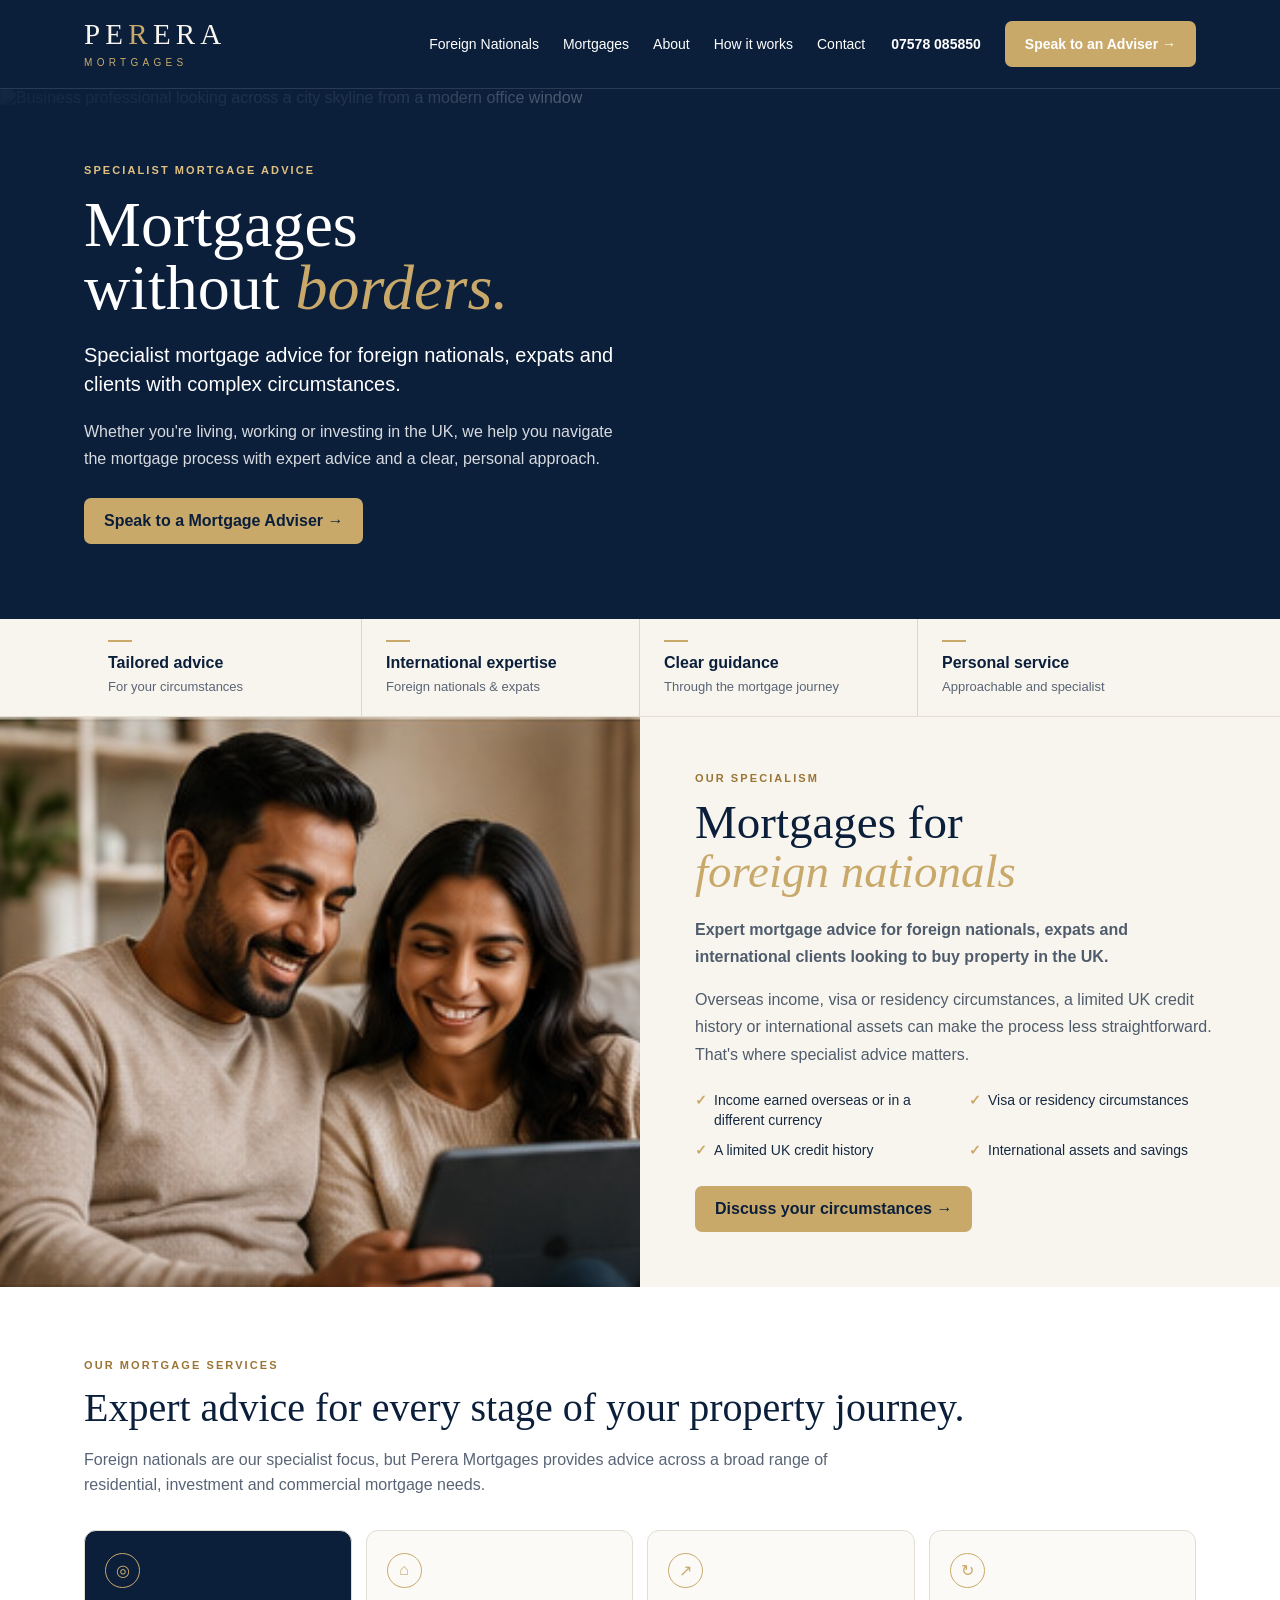
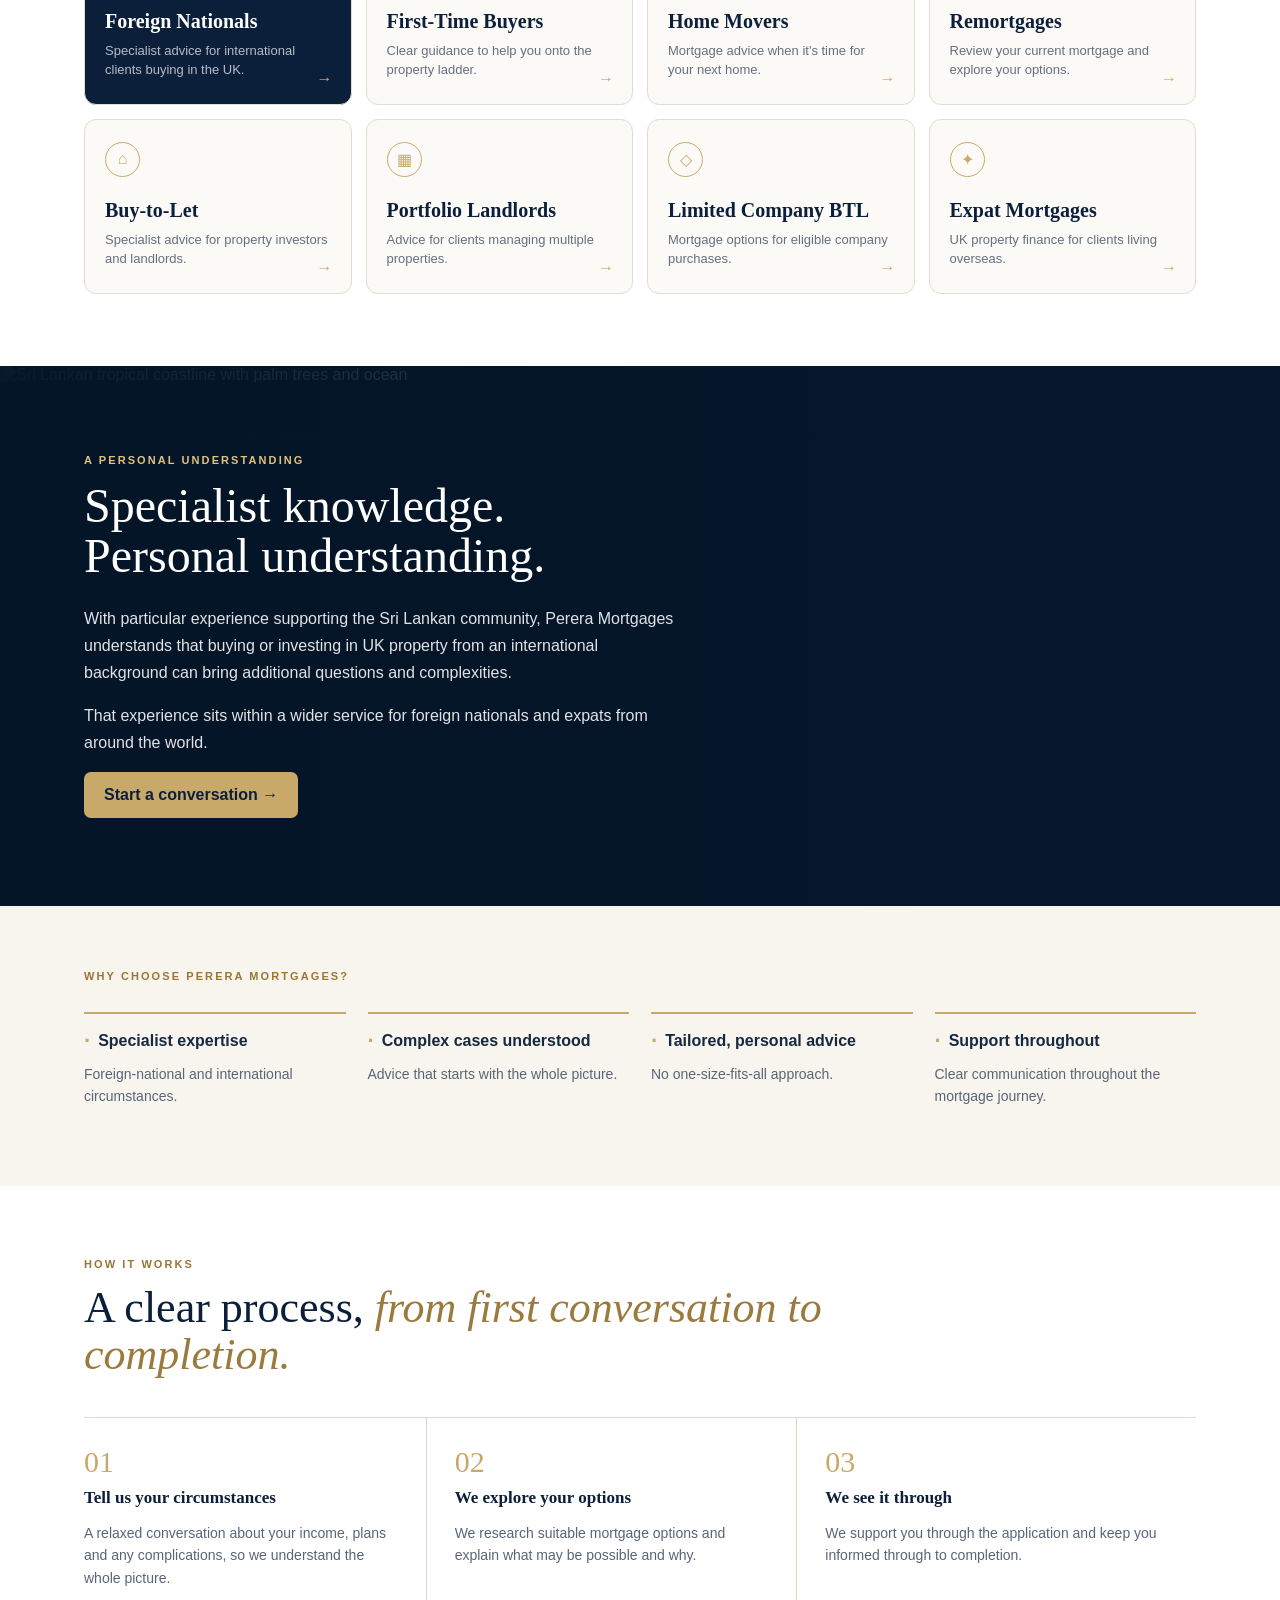
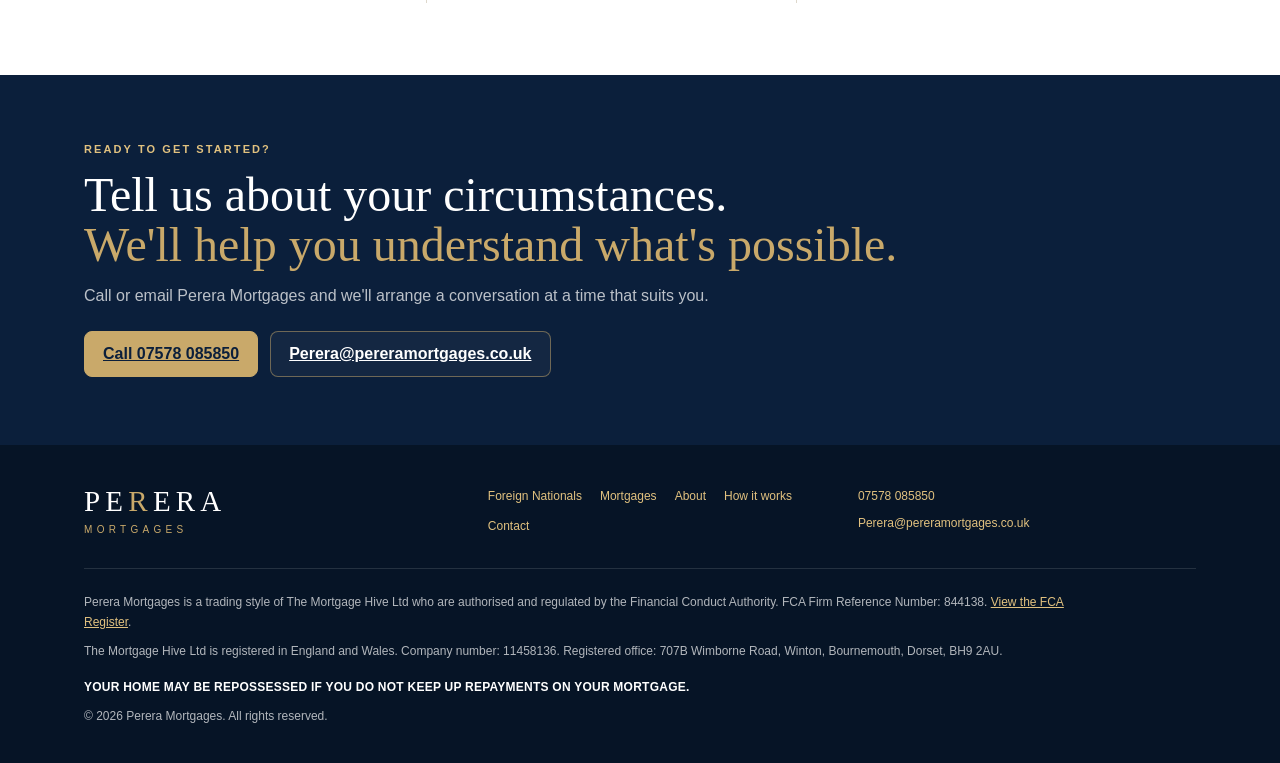
==== commit c95428a8: "Replace baked-in stat and testimonial images with clean licensed photography" ====
--- a/index.html
+++ b/index.html
@@ -6,12 +6,12 @@
 .menu-btn{display:none;width:44px;height:44px;border:1px solid #ffffff38;border-radius:8px;background:transparent;align-items:center;justify-content:center;flex-direction:column;gap:5px;cursor:pointer}.menu-btn span{display:block;width:20px;height:2px;background:var(--gold);transition:transform .25s ease,opacity .25s ease}.menu-btn[aria-expanded="true"] span:nth-child(1){transform:translateY(7px) rotate(45deg)}.menu-btn[aria-expanded="true"] span:nth-child(2){opacity:0}.menu-btn[aria-expanded="true"] span:nth-child(3){transform:translateY(-7px) rotate(-45deg)}.mobile-menu{display:none;background:var(--navy);border-top:1px solid #ffffff1f;padding:8px 20px 20px}.mobile-menu a{display:block;color:#fff;text-decoration:none;padding:13px 0;border-bottom:1px solid #ffffff14;font-size:15px}.mobile-menu .mobile-call{color:var(--gold);font-weight:800;border-bottom:0;padding-top:17px}.btn,.card,.contact-link{transition:transform .22s ease,box-shadow .22s ease,background-color .22s ease}.btn:hover,.contact-link:hover{transform:translateY(-2px)}.card:hover{transform:translateY(-4px);box-shadow:0 10px 28px #0b1f3b12}.reveal-ready .reveal{opacity:0;transform:translateY(14px);transition:opacity .65s ease,transform .65s cubic-bezier(.2,.7,.2,1);transition-delay:var(--delay,0ms)}.reveal-ready .reveal.is-visible{opacity:1;transform:none}@media(max-width:800px){.head{height:92px}.menu-btn{display:flex}.mobile-menu.open{display:block}.header{position:relative;z-index:20}}@media(prefers-reduced-motion:reduce){html{scroll-behavior:auto}.menu-btn span,.btn,.card,.contact-link,.reveal-ready .reveal{transition:none!important;transform:none!important;opacity:1!important}}
 </style></head><body>
 <header class="header"><div class="wrap head"><a class="logo" href="#" aria-label="Perera Mortgages home"><div class="logo-main">PE<i>R</i>ERA</div><div class="logo-sub">MORTGAGES</div></a><nav class="nav"><a href="#foreign">Foreign Nationals</a><a href="#services">Mortgages</a><a href="#sri">About</a><a href="#process">How it works</a><a href="#contact">Contact</a><a class="head-call" href="tel:+447578085850">07578 085850</a><a class="btn" href="#contact">Speak to an Adviser →</a></nav><button class="menu-btn" type="button" aria-label="Open menu" aria-expanded="false" aria-controls="mobile-menu"><span></span><span></span><span></span></button></div><nav id="mobile-menu" class="mobile-menu" aria-label="Mobile navigation"><a href="#foreign">Foreign Nationals</a><a href="#services">Mortgages</a><a href="#sri">About</a><a href="#process">How it works</a><a href="#contact">Contact</a><a class="mobile-call" href="tel:+447578085850">Call 07578 085850</a></nav></header>
-<section class="hero"><img class="hero-img" src="[data-uri]" alt="London skyline"><div class="wrap hero-in"><div class="hero-copy"><div class="kicker" style="color:#e1c17f">Specialist mortgage advice</div><h1>Mortgages<br>without <em>borders.</em></h1><p class="lead">Specialist mortgage advice for foreign nationals, expats and clients with complex circumstances.</p><p class="sub">Whether you're living, working or investing in the UK, we help you navigate the mortgage process with expert advice and a clear, personal approach.</p><a class="btn" href="#contact">Speak to a Mortgage Adviser →</a></div></div></section>
+<section class="hero"><img class="hero-img" src="https://images.pexels.com/photos/8572125/pexels-photo-8572125.jpeg?auto=compress&cs=tinysrgb&w=2200" alt="Business professional looking across a city skyline from a modern office window"><div class="wrap hero-in"><div class="hero-copy"><div class="kicker" style="color:#e1c17f">Specialist mortgage advice</div><h1>Mortgages<br>without <em>borders.</em></h1><p class="lead">Specialist mortgage advice for foreign nationals, expats and clients with complex circumstances.</p><p class="sub">Whether you're living, working or investing in the UK, we help you navigate the mortgage process with expert advice and a clear, personal approach.</p><a class="btn" href="#contact">Speak to a Mortgage Adviser →</a></div></div></section>
 <section class="trust"><div class="wrap trust-in"><div class="trust-item"><strong>Tailored advice</strong><span>For your circumstances</span></div><div class="trust-item"><strong>International expertise</strong><span>Foreign nationals & expats</span></div><div class="trust-item"><strong>Clear guidance</strong><span>Through the mortgage journey</span></div><div class="trust-item"><strong>Personal service</strong><span>Approachable and specialist</span></div></div></section>
 <section id="foreign" class="special"><div><img src="[data-uri]" alt="Couple at home"></div><div class="special-copy"><div><div class="kicker">Our specialism</div><h2>Mortgages for<br><em>foreign nationals</em></h2><p><strong>Expert mortgage advice for foreign nationals, expats and international clients looking to buy property in the UK.</strong></p><p>Overseas income, visa or residency circumstances, a limited UK credit history or international assets can make the process less straightforward. That's where specialist advice matters.</p><ul class="checks"><li>Income earned overseas or in a different currency</li><li>Visa or residency circumstances</li><li>A limited UK credit history</li><li>International assets and savings</li></ul><a class="btn" href="#contact">Discuss your circumstances →</a></div></div></section>
 <section id="services" class="services"><div class="wrap"><div class="kicker">Our mortgage services</div><h2>Expert advice for every stage of your property journey.</h2><p class="services-intro">Foreign nationals are our specialist focus, but Perera Mortgages provides advice across a broad range of residential, investment and commercial mortgage needs.</p><div class="grid">
 <div class="card featured"><div class="icon">◎</div><h3>Foreign Nationals</h3><p>Specialist advice for international clients buying in the UK.</p><span class="arrow">→</span></div><div class="card"><div class="icon">⌂</div><h3>First-Time Buyers</h3><p>Clear guidance to help you onto the property ladder.</p><span class="arrow">→</span></div><div class="card"><div class="icon">↗</div><h3>Home Movers</h3><p>Mortgage advice when it's time for your next home.</p><span class="arrow">→</span></div><div class="card"><div class="icon">↻</div><h3>Remortgages</h3><p>Review your current mortgage and explore your options.</p><span class="arrow">→</span></div><div class="card"><div class="icon">⌂</div><h3>Buy-to-Let</h3><p>Specialist advice for property investors and landlords.</p><span class="arrow">→</span></div><div class="card"><div class="icon">▦</div><h3>Portfolio Landlords</h3><p>Advice for clients managing multiple properties.</p><span class="arrow">→</span></div><div class="card"><div class="icon">◇</div><h3>Limited Company BTL</h3><p>Mortgage options for eligible company purchases.</p><span class="arrow">→</span></div><div class="card"><div class="icon">✦</div><h3>Expat Mortgages</h3><p>UK property finance for clients living overseas.</p><span class="arrow">→</span></div></div></div></section>
-<section id="sri" class="sri"><img src="[data-uri]" alt="Sri Lankan coastline"><div class="wrap sri-in"><div class="sri-copy"><div class="kicker" style="color:#e1c17f">A personal understanding</div><h2>Specialist knowledge.<br>Personal understanding.</h2><p>With particular experience supporting the Sri Lankan community, Perera Mortgages understands that buying or investing in UK property from an international background can bring additional questions and complexities.</p><p>That experience sits within a wider service for foreign nationals and expats from around the world.</p><a class="btn" href="#contact">Start a conversation →</a></div></div></section>
+<section id="sri" class="sri"><img src="https://images.pexels.com/photos/319892/pexels-photo-319892.jpeg?auto=compress&cs=tinysrgb&w=2200" alt="Sri Lankan tropical coastline with palm trees and ocean"><div class="wrap sri-in"><div class="sri-copy"><div class="kicker" style="color:#e1c17f">A personal understanding</div><h2>Specialist knowledge.<br>Personal understanding.</h2><p>With particular experience supporting the Sri Lankan community, Perera Mortgages understands that buying or investing in UK property from an international background can bring additional questions and complexities.</p><p>That experience sits within a wider service for foreign nationals and expats from around the world.</p><a class="btn" href="#contact">Start a conversation →</a></div></div></section>
 <section class="why"><div class="wrap"><div class="kicker">Why choose Perera Mortgages?</div><div class="why-grid"><div class="why-item"><strong>Specialist expertise</strong><p>Foreign-national and international circumstances.</p></div><div class="why-item"><strong>Complex cases understood</strong><p>Advice that starts with the whole picture.</p></div><div class="why-item"><strong>Tailored, personal advice</strong><p>No one-size-fits-all approach.</p></div><div class="why-item"><strong>Support throughout</strong><p>Clear communication throughout the mortgage journey.</p></div></div></div></section>
 <section id="process" class="process"><div class="wrap"><div class="kicker">How it works</div><h2>A clear process, <em>from first conversation to completion.</em></h2><div class="process-steps"><div class="process-step"><div class="step-no">01</div><h3>Tell us your circumstances</h3><p>A relaxed conversation about your income, plans and any complications, so we understand the whole picture.</p></div><div class="process-step"><div class="step-no">02</div><h3>We explore your options</h3><p>We research suitable mortgage options and explain what may be possible and why.</p></div><div class="process-step"><div class="step-no">03</div><h3>We see it through</h3><p>We support you through the application and keep you informed through to completion.</p></div></div></div></section>
 <section id="contact" class="cta"><div class="wrap"><div class="kicker" style="color:#e1c17f">Ready to get started?</div><h2>Tell us about your circumstances.<br><span>We'll help you understand what's possible.</span></h2><p style="color:#ffffffb8">Call or email Perera Mortgages and we'll arrange a conversation at a time that suits you.</p><div class="contact-links"><a class="contact-link primary" href="tel:+447578085850">Call 07578 085850</a><a class="contact-link" href="mailto:Perera@pereramortgages.co.uk">Perera@pereramortgages.co.uk</a></div></div></section><footer class="foot"><div class="wrap"><div class="foot-top"><div class="foot-brand"><div class="logo"><div class="logo-main">PE<i>R</i>ERA</div><div class="logo-sub">MORTGAGES</div></div></div><nav class="foot-links" aria-label="Footer"><a href="#foreign">Foreign Nationals</a><a href="#services">Mortgages</a><a href="#sri">About</a><a href="#process">How it works</a><a href="#contact">Contact</a></nav><div class="foot-contact"><a href="tel:+447578085850">07578 085850</a><a href="mailto:Perera@pereramortgages.co.uk">Perera@pereramortgages.co.uk</a></div></div><div class="foot-legal"><p>Perera Mortgages is a trading style of The Mortgage Hive Ltd who are authorised and regulated by the Financial Conduct Authority. FCA Firm Reference Number: 844138. <a href="https://register.fca.org.uk/" target="_blank" rel="noopener">View the FCA Register</a>.</p><p>The Mortgage Hive Ltd is registered in England and Wales. Company number: 11458136. Registered office: 707B Wimborne Road, Winton, Bournemouth, Dorset, BH9 2AU.</p><p class="risk">YOUR HOME MAY BE REPOSSESSED IF YOU DO NOT KEEP UP REPAYMENTS ON YOUR MORTGAGE.</p><p>© 2026 Perera Mortgages. All rights reserved.</p></div></div></footer>
